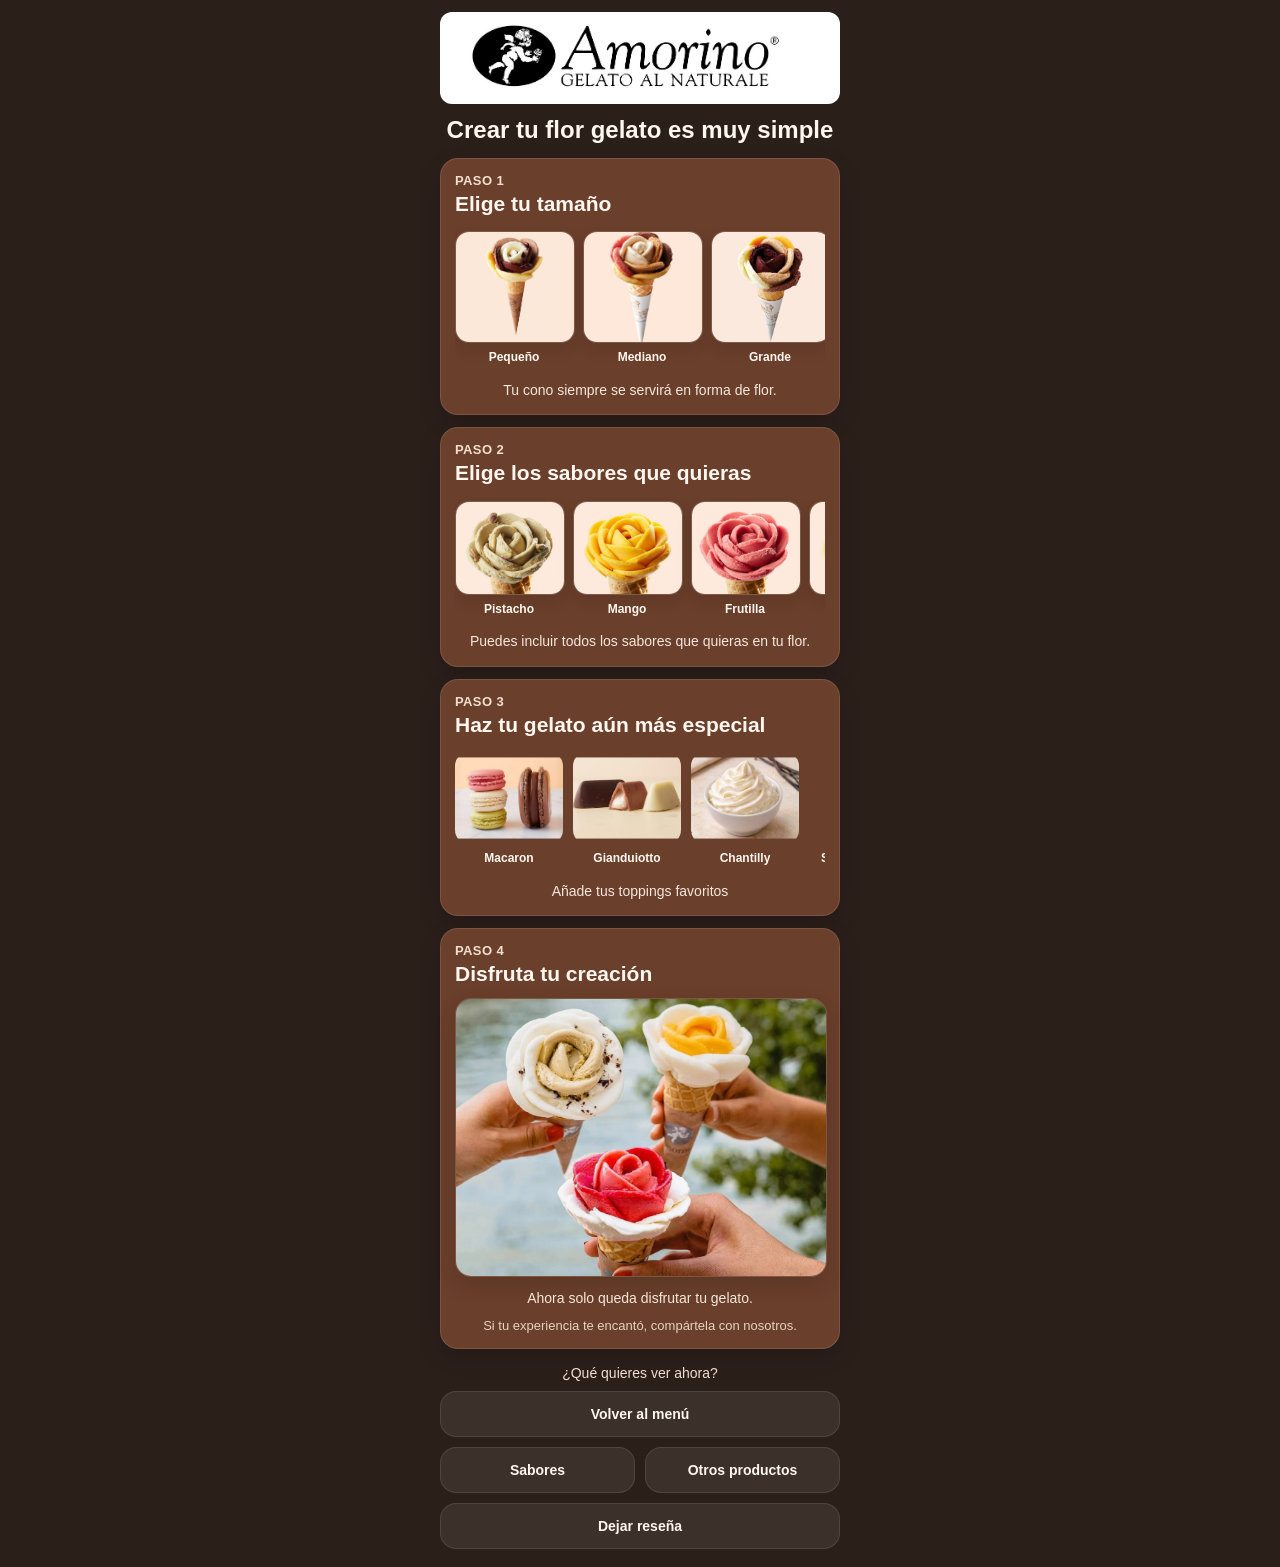
==== como-funciona.html @ f10cf83a "carrusel pulido" ====
<!DOCTYPE html>
<html lang="es">
<head>
  <meta charset="UTF-8">
  <meta name="viewport" content="width=device-width, initial-scale=1.0">
  <title>Cómo funciona | Amorino</title>
  <link rel="stylesheet" href="style.css">
</head>
<body>
  <div class="container">

    <div class="brand-banner">
      <img src="imagenes/banner_amorino.jpg" alt="Amorino Gelato al Naturale">
    </div>

    <h1 class="section-page-title">Crear tu flor gelato es muy simple</h1>

    <section class="step-card">
      <div class="step-number">PASO 1</div>
      <div class="step-title">Elige tu tamaño</div>

      <div class="mini-carousel sizes-carousel">
        <div class="mini-card size-mini-card">
          <div class="mini-image-wrap size-image-wrap">
            <img src="imagenes/tamano_pequeno.jpeg" alt="Pequeño">
          </div>
          <div class="mini-title">Pequeño</div>
        </div>

        <div class="mini-card size-mini-card">
          <div class="mini-image-wrap size-image-wrap">
            <img src="imagenes/tamano_mediano.jpeg" alt="Mediano">
          </div>
          <div class="mini-title">Mediano</div>
        </div>

        <div class="mini-card size-mini-card">
          <div class="mini-image-wrap size-image-wrap">
            <img src="imagenes/tamano_grande.jpeg" alt="Grande">
          </div>
          <div class="mini-title">Grande</div>
        </div>
      </div>

      <div class="step-text step-text-bottom">
        Tu cono siempre se servirá en forma de flor.
      </div>
    </section>

    <section class="step-card">
      <div class="step-number">PASO 2</div>
      <div class="step-title">Elige los sabores que quieras</div>

      <div class="mini-carousel">
  <div class="mini-card">
    <div class="mini-image-wrap">
      <img src="imagenes/pistacho.jpg" alt="Pistacho">
    </div>
    <div class="mini-title">Pistacho</div>
  </div>

  <div class="mini-card">
    <div class="mini-image-wrap">
      <img src="imagenes/mango.jpg" alt="Mango">
    </div>
    <div class="mini-title">Mango</div>
  </div>

  <div class="mini-card">
    <div class="mini-image-wrap">
      <img src="imagenes/frutilla.jpg" alt="Frutilla">
    </div>
    <div class="mini-title">Frutilla</div>
  </div>

  <div class="mini-card">
    <div class="mini-image-wrap">
      <img src="imagenes/maracuja.jpg" alt="Maracuyá">
    </div>
    <div class="mini-title">Maracuyá</div>
  </div>

  <div class="mini-card">
    <div class="mini-image-wrap">
      <img src="imagenes/limon.jpg" alt="Limón">
    </div>
    <div class="mini-title">Limón</div>
  </div>

  <div class="mini-card">
    <div class="mini-image-wrap">
      <img src="imagenes/amarena.jpg" alt="Amarena">
    </div>
    <div class="mini-title">Amarena</div>
  </div>

  <div class="mini-card">
    <div class="mini-image-wrap">
      <img src="imagenes/tiramisu.jpg" alt="Tiramisú">
    </div>
    <div class="mini-title">Tiramisú</div>
  </div>

  <div class="mini-card">
    <div class="mini-image-wrap">
      <img src="imagenes/stracciatella.jpg" alt="Stracciatella">
    </div>
    <div class="mini-title">Stracciatella</div>
  </div>

  <div class="mini-card">
    <div class="mini-image-wrap">
      <img src="imagenes/chocolate.jpg" alt="Chocolate">
    </div>
    <div class="mini-title">Chocolate</div>
  </div>

  <div class="mini-card">
    <div class="mini-image-wrap">
      <img src="imagenes/dulce_de_leche.jpg" alt="Dulce de leche">
    </div>
    <div class="mini-title">Dulce de leche</div>
  </div>

  <div class="mini-card">
    <div class="mini-image-wrap">
      <img src="imagenes/coco.jpg" alt="Coco">
    </div>
    <div class="mini-title">Coco</div>
  </div>

  <div class="mini-card">
    <div class="mini-image-wrap">
      <img src="imagenes/cafe.jpg" alt="Café">
    </div>
    <div class="mini-title">Café</div>
  </div>

  <div class="mini-card">
    <div class="mini-image-wrap">
      <img src="imagenes/menta.jpg" alt="Menta">
    </div>
    <div class="mini-title">Menta</div>
  </div>

  <div class="mini-card">
    <div class="mini-image-wrap">
      <img src="imagenes/vainilla.jpg" alt="Vainilla">
    </div>
    <div class="mini-title">Vainilla</div>
  </div>
</div>

      <div class="step-text step-text-bottom">
        Puedes incluir todos los sabores que quieras en tu flor.
      </div>
    </section>

    <section class="step-card">
      <div class="step-number">PASO 3</div>
      <div class="step-title">Haz tu gelato aún más especial</div>

      <div class="mini-carousel toppings-carousel">
        <div class="mini-card topping-card-mini">
          <div class="mini-image-wrap topping-image-wrap">
            <img src="imagenes/macaron.png" alt="Macaron">
          </div>
          <div class="mini-title">Macaron</div>
        </div>

        <div class="mini-card topping-card-mini">
          <div class="mini-image-wrap topping-image-wrap">
            <img src="imagenes/gianduiotto.png" alt="Gianduiotto">
          </div>
          <div class="mini-title">Gianduiotto</div>
        </div>

        <div class="mini-card topping-card-mini">
          <div class="mini-image-wrap topping-image-wrap">
            <img src="imagenes/nata.png" alt="Chantilly">
          </div>
          <div class="mini-title">Chantilly</div>
        </div>

        <div class="mini-card topping-card-mini">
          <div class="mini-image-wrap topping-image-wrap">
            <img src="imagenes/tpistacho.png" alt="Salsa de pistacho">
          </div>
          <div class="mini-title">Salsa pistacho</div>
        </div>

        <div class="mini-card topping-card-mini">
          <div class="mini-image-wrap topping-image-wrap">
            <img src="imagenes/tgianduja.png" alt="Gianduja">
          </div>
          <div class="mini-title">Gianduja</div>
        </div>

        <div class="mini-card topping-card-mini">
          <div class="mini-image-wrap topping-image-wrap">
            <img src="imagenes/tcaramelo.png" alt="Caramelo">
          </div>
          <div class="mini-title">Caramelo</div>
        </div>

        <div class="mini-card topping-card-mini">
          <div class="mini-image-wrap topping-image-wrap">
            <img src="imagenes/tpreto.png" alt="Chocolate preto">
          </div>
          <div class="mini-title">Chocolate preto</div>
        </div>

        <div class="mini-card topping-card-mini">
          <div class="mini-image-wrap topping-image-wrap">
            <img src="imagenes/crocante.png" alt="Crocante">
          </div>
          <div class="mini-title">Crocante</div>
        </div>
      </div>

      <div class="step-text step-text-bottom">
        Añade tus toppings favoritos
      </div>
    </section>
    <section class="step-card">
  <div class="step-number">PASO 4</div>
  <div class="step-title">Disfruta tu creación</div>

  <div class="step-feature-image">
    <img src="imagenes/helado_final.jpeg" alt="Gelato Amorino con topping especial">
  </div>

  <div class="step-text step-text-bottom">
    Ahora solo queda disfrutar tu gelato.
  </div>

  <div class="step-text step-text-soft">
    Si tu experiencia te encantó, compártela con nosotros.
  </div>
</section>

    <section class="section-nav">
      <div class="section-nav-title">¿Qué quieres ver ahora?</div>

      <div class="section-nav-grid">
        <a class="section-nav-button full" href="index.html">Volver al menú</a>
        <a class="section-nav-button" href="sabores.html">Sabores</a>
        <a class="section-nav-button" href="otros-productos.html">Otros productos</a>
        <a class="section-nav-button full" href="resena.html">Dejar reseña</a>
      </div>
    </section>

  </div>
</body>
</html>
---- style.css ----
body {
  font-family: Arial, sans-serif;
  background: #2b1f1a;
  margin: 0;
  color: white;
}

.container {
  max-width: 400px;
  margin: auto;
  padding: 12px 12px 18px;
}

.brand-banner {
  margin-bottom: 12px;
}

.brand-banner img {
  width: 100%;
  display: block;
  border-radius: 12px;
}

.section-main-title {
  text-align: center;
  margin: 2px 0 14px;
  font-size: 18px;
  font-weight: 700;
  color: #fff7f0;
  letter-spacing: 0.01em;
}

h3 {
  margin: 14px 2px 10px;
  font-size: 14px;
  color: #f3e4d8;
  letter-spacing: 0.02em;
}

/* GRID */
.grid {
  display: grid;
  grid-template-columns: repeat(2, 1fr);
  gap: 10px;
}

/* TARJETA */
.card {
  perspective: 1200px;
  height: 172px;
}

.card-inner {
  position: relative;
  width: 100%;
  height: 100%;
  transition: transform 0.65s ease;
  transform-style: preserve-3d;
  cursor: pointer;
}

.card.flip .card-inner {
  transform: rotateY(180deg);
}

/* CARAS */
.card-front,
.card-back {
  position: absolute;
  inset: 0;
  width: 100%;
  height: 100%;
  background: #6a3f2b;
  border-radius: 16px;
  border: 1px solid rgba(255, 247, 240, 0.10);
  backface-visibility: hidden;
  -webkit-backface-visibility: hidden;
  box-sizing: border-box;
  overflow: hidden;
  box-shadow: 0 8px 22px rgba(0, 0, 0, 0.18);
}

/* FRENTE */
.card-front {
  display: flex;
  flex-direction: column;
  padding: 6px;
}

.image-wrap {
  width: 100%;
  height: 132px;
  border-radius: 12px;
  overflow: hidden;
  background: rgba(255, 255, 255, 0.04);
}

.card-front img {
  width: 100%;
  height: 146px;
  object-fit: cover;
  object-position: center top;
  display: block;
  border-radius: 12px;
  transform: translateY(-4px);
}

.front-bottom {
  display: flex;
  align-items: center;
  justify-content: center;
  position: relative;
  min-height: 26px;
  padding-top: 4px;
}

.front-title {
  font-size: 14px;
  font-weight: 700;
  line-height: 1.05;
  text-align: center;
  color: #fff7f0;
}

/* icono de giro muy sutil */
.flip-hint {
  position: absolute;
  right: 1px;
  bottom: 1px;
  font-size: 10px;
  line-height: 1;
  color: rgba(255, 247, 240, 0.24);
  opacity: 0.4;
  user-select: none;
}

/* ATRÁS */
.card-back {
  transform: rotateY(180deg);
  display: flex;
  flex-direction: column;
  padding: 9px;
  color: #fff7f0;
}

.back-top {
  display: flex;
  align-items: flex-start;
  justify-content: space-between;
  gap: 6px;
  margin-bottom: 6px;
}

.card-back h4 {
  margin: 0;
  font-size: 13px;
  line-height: 1.12;
  text-align: left;
  color: #fff7f0;
}

.back-flip {
  font-size: 10px;
  opacity: 0.24;
  line-height: 1;
  user-select: none;
  flex-shrink: 0;
  margin-top: 1px;
}

.card-back p {
  font-size: 9px;
  line-height: 1.3;
  margin: 0 0 7px;
  color: #f6e7dd;
  text-align: left;
  min-height: 36px;
}

/* ALÉRGENOS */
.allergen-section {
  margin-top: auto;
}

.allergen-title {
  font-size: 8px;
  letter-spacing: 0.05em;
  text-transform: uppercase;
  opacity: 0.7;
  margin-bottom: 4px;
  text-align: left;
}

.allergen-list {
  display: flex;
  flex-wrap: wrap;
  gap: 4px;
}

.allergen-chip {
  display: inline-flex;
  align-items: center;
  gap: 4px;
  background: rgba(255, 247, 240, 0.08);
  border: 1px solid rgba(255, 247, 240, 0.10);
  border-radius: 999px;
  padding: 2px 5px;
  font-size: 8px;
  color: #fff7f0;
  white-space: nowrap;
}

.allergen-icon {
  font-size: 9px;
}

.no-allergens {
  font-size: 9px;
  opacity: 0.8;
  text-align: left;
  margin-top: auto;
  color: #f6e7dd;
}

/* =========================
   HOME
========================= */

.home-page {
  padding-top: 10px;
}

.hero {
  margin-top: 8px;
  text-align: center;
  padding: 4px 2px 2px;
}

.hero-title {
  margin: 0 auto 14px;
  max-width: 92%;
  font-size: 27px;
  line-height: 1.08;
  font-weight: 800;
  letter-spacing: -0.02em;
  color: #fff7f0;
  text-wrap: balance;
}

.hero-image {
  width: 100%;
  border-radius: 22px;
  overflow: hidden;
  border: 1px solid rgba(255, 247, 240, 0.12);
  background: rgba(255, 255, 255, 0.04);
  box-shadow:
    0 14px 34px rgba(0, 0, 0, 0.18),
    0 2px 10px rgba(0, 0, 0, 0.08);
}

.hero-image img {
  width: 100%;
  display: block;
  object-fit: cover;
  transform: scale(1.01);
}

.hero-subtitle {
  margin: 14px auto 10px;
  max-width: 88%;
  font-size: 15px;
  font-weight: 600;
  color: #f3dfcf;
  line-height: 1.3;
  text-align: center;
}

..hero-highlight {
  margin: 4px auto 18px;
  padding: 10px 18px;
  width: 100%;
  max-width: 320px;
  box-sizing: border-box;
  border-radius: 14px;
  background: linear-gradient(
    90deg,
    rgba(255, 247, 240, 0.05) 0%,
    rgba(255, 247, 240, 0.14) 50%,
    rgba(255, 247, 240, 0.05) 100%
  );
  border: 1px solid rgba(255, 247, 240, 0.14);
  color: #fff7f0;
  font-size: 14px;
  font-weight: 800;
  letter-spacing: 0.16em;
  text-transform: uppercase;
  text-align: center;
  box-shadow: 0 8px 22px rgba(0, 0, 0, 0.10);
}

.home-actions {
  margin-top: 10px;
}

.home-main-button,
.home-secondary-button,
.home-review-button,
.section-nav-button {
  display: flex;
  align-items: center;
  justify-content: center;
  text-decoration: none;
  border-radius: 16px;
  font-weight: 700;
  transition: transform 0.15s ease, opacity 0.15s ease, box-shadow 0.15s ease;
  box-sizing: border-box;
}

.home-main-button:hover,
.home-secondary-button:hover,
.home-review-button:hover,
.section-nav-button:hover {
  transform: translateY(-1px);
  opacity: 0.96;
}

.home-main-button {
  min-height: 52px;
  background: #6a3f2b;
  color: #fff7f0;
  border: 1px solid rgba(255, 247, 240, 0.12);
  font-size: 17px;
  margin-bottom: 10px;
  box-shadow: 0 8px 20px rgba(0, 0, 0, 0.14);
}

.home-grid-buttons {
  display: grid;
  grid-template-columns: repeat(2, 1fr);
  gap: 10px;
  margin-bottom: 10px;
}

.home-secondary-button {
  min-height: 48px;
  background: rgba(255, 247, 240, 0.08);
  color: #fff7f0;
  border: 1px solid rgba(255, 247, 240, 0.10);
  font-size: 15px;
  text-align: center;
  padding: 0 10px;
}

.home-review-button {
  min-height: 48px;
  background: #fff7f0;
  color: #2b1f1a;
  border: none;
  font-size: 15px;
  box-shadow: 0 8px 20px rgba(0, 0, 0, 0.12);
}

/* =========================
   COMO FUNCIONA
========================= */

.section-page-title {
  text-align: center;
  margin: 8px 0 14px;
  font-size: 24px;
  line-height: 1.15;
  color: #fff7f0;
}

.step-card {
  background: #6a3f2b;
  border: 1px solid rgba(255, 247, 240, 0.12);
  border-radius: 18px;
  padding: 14px;
  margin-bottom: 12px;
  box-shadow: 0 8px 22px rgba(0, 0, 0, 0.16);
}

.step-number {
  font-size: 13px;
  font-weight: 800;
  color: #f3dfcf;
  margin-bottom: 4px;
  letter-spacing: 0.03em;
}

.step-title {
  font-size: 21px;
  font-weight: 800;
  color: #fff7f0;
  margin-bottom: 12px;
  line-height: 1.12;
}

.step-text {
  font-size: 14px;
  color: #f6e7dd;
  line-height: 1.4;
}

.step-text-bottom {
  margin-top: 12px;
  margin-bottom: 0;
}

.size-cards {
  display: grid;
  grid-template-columns: repeat(3, 1fr);
  gap: 8px;
}

.size-card {
  background: rgba(255, 247, 240, 0.08);
  border: 1px solid rgba(255, 247, 240, 0.10);
  border-radius: 14px;
  padding: 12px 8px;
  text-align: center;
}

.size-card strong {
  display: block;
  font-size: 14px;
  color: #fff7f0;
  margin-bottom: 4px;
}

.size-card span {
  font-size: 11px;
  color: #f3dfcf;
}

.mini-highlight {
  margin-top: 10px;
  margin-bottom: 10px;
  padding: 10px 12px;
  border-radius: 14px;
  background: rgba(255, 247, 240, 0.10);
  border: 1px solid rgba(255, 247, 240, 0.12);
  text-align: center;
  font-size: 18px;
  font-weight: 800;
  color: #fff7f0;
  letter-spacing: 0.03em;
}

.topping-grid {
  display: grid;
  grid-template-columns: repeat(2, 1fr);
  gap: 8px;
}

.topping-card {
  background: rgba(255, 247, 240, 0.08);
  border: 1px solid rgba(255, 247, 240, 0.10);
  border-radius: 14px;
  padding: 10px;
  text-align: center;
  color: #fff7f0;
  font-size: 13px;
  font-weight: 700;
}

.section-nav {
  margin-top: 16px;
}

.section-nav-title {
  text-align: center;
  margin: 0 0 10px;
  font-size: 14px;
  color: #f3dfcf;
}

.section-nav-grid {
  display: grid;
  grid-template-columns: repeat(2, 1fr);
  gap: 10px;
}

.section-nav-button {
  display: flex;
  align-items: center;
  justify-content: center;
  text-decoration: none;
  min-height: 46px;
  border-radius: 16px;
  background: rgba(255, 247, 240, 0.08);
  color: #fff7f0;
  border: 1px solid rgba(255, 247, 240, 0.10);
  font-size: 14px;
  font-weight: 700;
  text-align: center;
  padding: 0 10px;
  transition: transform 0.15s ease, opacity 0.15s ease;
}

.section-nav-button:hover {
  transform: translateY(-1px);
  opacity: 0.96;
}

.section-nav-button.full {
  grid-column: 1 / -1;
}

/* =========================
   MINI CARRUSELES
========================= */

.mini-carousel {
  display: flex;
  gap: 10px;
  overflow-x: auto;
  padding: 4px 2px 4px;
  scroll-snap-type: x proximity;
  -webkit-overflow-scrolling: touch;
}

.mini-carousel::-webkit-scrollbar {
  height: 6px;
}

.mini-carousel::-webkit-scrollbar-thumb {
  background: rgba(255, 247, 240, 0.18);
  border-radius: 999px;
}

.mini-card {
  flex: 0 0 108px;
  scroll-snap-align: start;
}

.mini-image-wrap {
  width: 100%;
  height: 92px;
  border-radius: 14px;
  overflow: hidden;
  background: rgba(255, 247, 240, 0.07);
  border: 1px solid rgba(255, 247, 240, 0.08);
  box-shadow: 0 6px 16px rgba(0, 0, 0, 0.10);
}

.mini-image-wrap img {
  width: 100%;
  height: 100%;
  object-fit: cover;
  object-position: center;
  display: block;
}

.mini-title {
  margin-top: 7px;
  font-size: 12px;
  font-weight: 700;
  text-align: center;
  color: #fff7f0;
  line-height: 1.2;
}

/* tamaños */
.sizes-carousel .mini-card {
  flex-basis: 118px;
}

.size-image-wrap {
  height: 110px;
}

.size-image-wrap img {
  object-fit: cover;
  object-position: center;
}

/* toppings */
.topping-card-mini {
  flex-basis: 108px;
}

.topping-image-wrap {
  height: 92px;
  padding: 0;
  background: transparent;
  border: none;
  box-shadow: none;
  border-radius: 14px;
  overflow: hidden;
}

.topping-image-wrap img {
  width: 100%;
  height: 100%;
  object-fit: contain;
  object-position: center;
  display: block;
  background: transparent;
  transform: scale(1.04);
}

/* =========================
   AJUSTES FINOS COMO FUNCIONA
========================= */

.section-page-title {
  max-width: 100%;
  margin-left: auto;
  margin-right: auto;
}

.step-title {
  text-wrap: balance;
}

.step-text-bottom {
  text-align: center;
  max-width: 92%;
  margin-left: auto;
  margin-right: auto;
}

.step-text-soft {
  text-align: center;
  max-width: 90%;
  margin: 8px auto 0;
  font-size: 13px;
  line-height: 1.35;
  color: #f3dfcf;
  opacity: 0.92;
}

.step-feature-image {
  width: 100%;
  border-radius: 16px;
  overflow: hidden;
  margin-top: 2px;
  background: rgba(255, 247, 240, 0.05);
  border: 1px solid rgba(255, 247, 240, 0.08);
  box-shadow: 0 8px 22px rgba(0, 0, 0, 0.14);
}

.step-feature-image img {
  width: 100%;
  display: block;
  object-fit: cover;
}
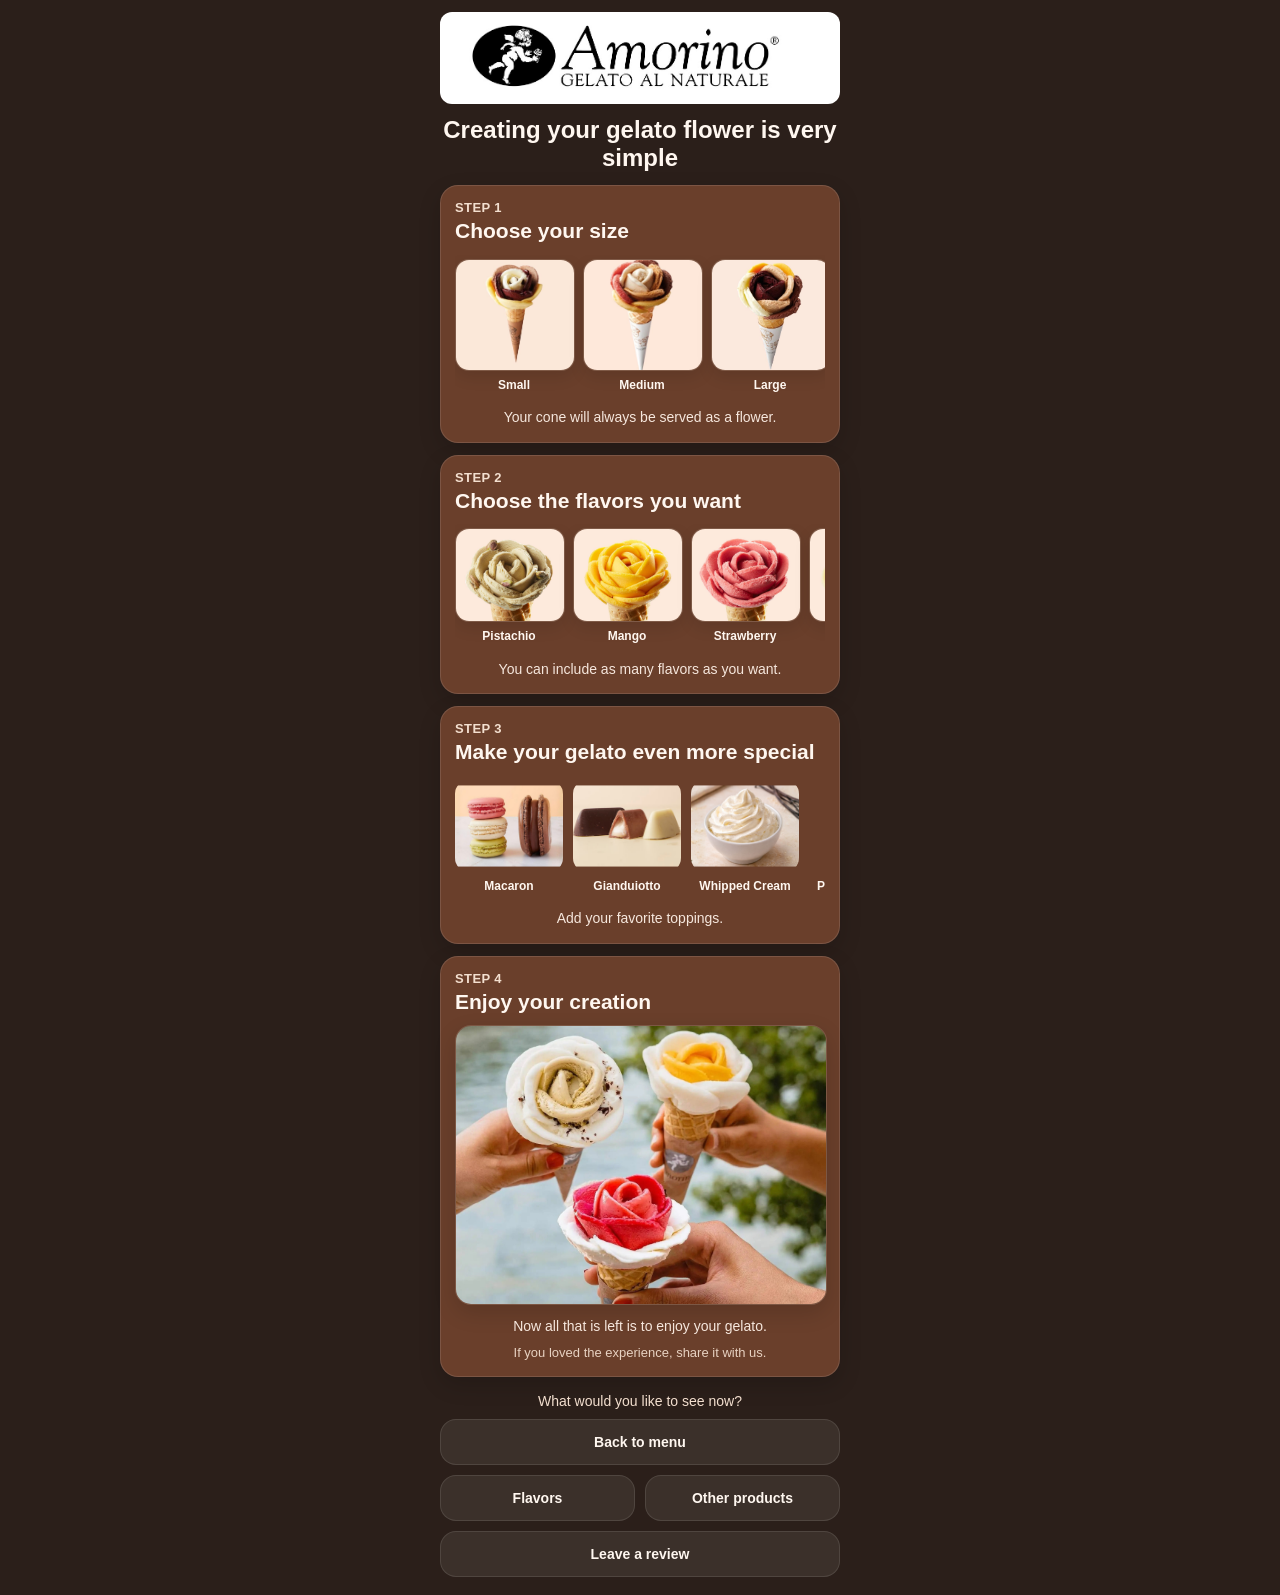
==== commit 8c7fb724: "cambio de idiomas" ====
--- a/como-funciona.html
+++ b/como-funciona.html
@@ -13,243 +13,246 @@
       <img src="imagenes/banner_amorino.jpg" alt="Amorino Gelato al Naturale">
     </div>
 
-    <h1 class="section-page-title">Crear tu flor gelato es muy simple</h1>
-
-    <section class="step-card">
-      <div class="step-number">PASO 1</div>
-      <div class="step-title">Elige tu tamaño</div>
+    <h1 class="section-page-title" data-i18n="howItWorks.pageTitle">Crear tu flor gelato es muy simple</h1>
+
+    <section class="step-card">
+      <div class="step-number" data-i18n="howItWorks.step1Number">PASO 1</div>
+      <div class="step-title" data-i18n="howItWorks.step1Title">Elige tu tamaño</div>
 
       <div class="mini-carousel sizes-carousel">
         <div class="mini-card size-mini-card">
           <div class="mini-image-wrap size-image-wrap">
             <img src="imagenes/tamano_pequeno.jpeg" alt="Pequeño">
           </div>
-          <div class="mini-title">Pequeño</div>
+          <div class="mini-title" data-i18n="howItWorks.sizeSmall">Pequeño</div>
         </div>
 
         <div class="mini-card size-mini-card">
           <div class="mini-image-wrap size-image-wrap">
             <img src="imagenes/tamano_mediano.jpeg" alt="Mediano">
           </div>
-          <div class="mini-title">Mediano</div>
+          <div class="mini-title" data-i18n="howItWorks.sizeMedium">Mediano</div>
         </div>
 
         <div class="mini-card size-mini-card">
           <div class="mini-image-wrap size-image-wrap">
             <img src="imagenes/tamano_grande.jpeg" alt="Grande">
           </div>
-          <div class="mini-title">Grande</div>
-        </div>
-      </div>
-
-      <div class="step-text step-text-bottom">
+          <div class="mini-title" data-i18n="howItWorks.sizeLarge">Grande</div>
+        </div>
+      </div>
+
+      <div class="step-text step-text-bottom" data-i18n="howItWorks.step1Text">
         Tu cono siempre se servirá en forma de flor.
       </div>
     </section>
 
     <section class="step-card">
-      <div class="step-number">PASO 2</div>
-      <div class="step-title">Elige los sabores que quieras</div>
+      <div class="step-number" data-i18n="howItWorks.step2Number">PASO 2</div>
+      <div class="step-title" data-i18n="howItWorks.step2Title">Elige los sabores que quieras</div>
 
       <div class="mini-carousel">
-  <div class="mini-card">
-    <div class="mini-image-wrap">
-      <img src="imagenes/pistacho.jpg" alt="Pistacho">
-    </div>
-    <div class="mini-title">Pistacho</div>
+        <div class="mini-card">
+          <div class="mini-image-wrap">
+            <img src="imagenes/pistacho.jpg" alt="Pistacho">
+          </div>
+          <div class="mini-title" data-i18n="miniFlavors.pistachio">Pistacho</div>
+        </div>
+
+        <div class="mini-card">
+          <div class="mini-image-wrap">
+            <img src="imagenes/mango.jpg" alt="Mango">
+          </div>
+          <div class="mini-title" data-i18n="miniFlavors.mango">Mango</div>
+        </div>
+
+        <div class="mini-card">
+          <div class="mini-image-wrap">
+            <img src="imagenes/frutilla.jpg" alt="Frutilla">
+          </div>
+          <div class="mini-title" data-i18n="miniFlavors.strawberry">Frutilla</div>
+        </div>
+
+        <div class="mini-card">
+          <div class="mini-image-wrap">
+            <img src="imagenes/maracuja.jpg" alt="Maracuyá">
+          </div>
+          <div class="mini-title" data-i18n="miniFlavors.passionfruit">Maracuyá</div>
+        </div>
+
+        <div class="mini-card">
+          <div class="mini-image-wrap">
+            <img src="imagenes/limon.jpg" alt="Limón">
+          </div>
+          <div class="mini-title" data-i18n="miniFlavors.lemon">Limón</div>
+        </div>
+
+        <div class="mini-card">
+          <div class="mini-image-wrap">
+            <img src="imagenes/amarena.jpg" alt="Amarena">
+          </div>
+          <div class="mini-title" data-i18n="miniFlavors.amarena">Amarena</div>
+        </div>
+
+        <div class="mini-card">
+          <div class="mini-image-wrap">
+            <img src="imagenes/tiramisu.jpg" alt="Tiramisú">
+          </div>
+          <div class="mini-title" data-i18n="miniFlavors.tiramisu">Tiramisú</div>
+        </div>
+
+        <div class="mini-card">
+          <div class="mini-image-wrap">
+            <img src="imagenes/stracciatella.jpg" alt="Stracciatella">
+          </div>
+          <div class="mini-title" data-i18n="miniFlavors.stracciatella">Stracciatella</div>
+        </div>
+
+        <div class="mini-card">
+          <div class="mini-image-wrap">
+            <img src="imagenes/chocolate.jpg" alt="Chocolate">
+          </div>
+          <div class="mini-title" data-i18n="miniFlavors.chocolate">Chocolate</div>
+        </div>
+
+        <div class="mini-card">
+          <div class="mini-image-wrap">
+            <img src="imagenes/dulce_de_leche.jpg" alt="Dulce de leche">
+          </div>
+          <div class="mini-title" data-i18n="miniFlavors.dulceDeLeche">Dulce de leche</div>
+        </div>
+
+        <div class="mini-card">
+          <div class="mini-image-wrap">
+            <img src="imagenes/coco.jpg" alt="Coco">
+          </div>
+          <div class="mini-title" data-i18n="miniFlavors.coconut">Coco</div>
+        </div>
+
+        <div class="mini-card">
+          <div class="mini-image-wrap">
+            <img src="imagenes/cafe.jpg" alt="Café">
+          </div>
+          <div class="mini-title" data-i18n="miniFlavors.coffee">Café</div>
+        </div>
+
+        <div class="mini-card">
+          <div class="mini-image-wrap">
+            <img src="imagenes/menta.jpg" alt="Menta">
+          </div>
+          <div class="mini-title" data-i18n="miniFlavors.mint">Menta</div>
+        </div>
+
+        <div class="mini-card">
+          <div class="mini-image-wrap">
+            <img src="imagenes/vainilla.jpg" alt="Vainilla">
+          </div>
+          <div class="mini-title" data-i18n="miniFlavors.vanilla">Vainilla</div>
+        </div>
+      </div>
+
+      <div class="step-text step-text-bottom" data-i18n="howItWorks.step2Text">
+        Puedes incluir todos los sabores que quieras.
+      </div>
+    </section>
+
+    <section class="step-card">
+      <div class="step-number" data-i18n="howItWorks.step3Number">PASO 3</div>
+      <div class="step-title" data-i18n="howItWorks.step3Title">Haz tu gelato aún más especial</div>
+
+      <div class="mini-carousel toppings-carousel">
+        <div class="mini-card topping-card-mini">
+          <div class="mini-image-wrap topping-image-wrap">
+            <img src="imagenes/macaron.png" alt="Macaron">
+          </div>
+          <div class="mini-title" data-i18n="toppings.macaron">Macaron</div>
+        </div>
+
+        <div class="mini-card topping-card-mini">
+          <div class="mini-image-wrap topping-image-wrap">
+            <img src="imagenes/gianduiotto.png" alt="Gianduiotto">
+          </div>
+          <div class="mini-title" data-i18n="toppings.gianduiotto">Gianduiotto</div>
+        </div>
+
+        <div class="mini-card topping-card-mini">
+          <div class="mini-image-wrap topping-image-wrap">
+            <img src="imagenes/nata.png" alt="Chantilly">
+          </div>
+          <div class="mini-title" data-i18n="toppings.chantilly">Chantilly</div>
+        </div>
+
+        <div class="mini-card topping-card-mini">
+          <div class="mini-image-wrap topping-image-wrap">
+            <img src="imagenes/tpistacho.png" alt="Salsa de pistacho">
+          </div>
+          <div class="mini-title" data-i18n="toppings.pistachioSauce">Salsa pistacho</div>
+        </div>
+
+        <div class="mini-card topping-card-mini">
+          <div class="mini-image-wrap topping-image-wrap">
+            <img src="imagenes/tgianduja.png" alt="Gianduja">
+          </div>
+          <div class="mini-title" data-i18n="toppings.gianduja">Gianduja</div>
+        </div>
+
+        <div class="mini-card topping-card-mini">
+          <div class="mini-image-wrap topping-image-wrap">
+            <img src="imagenes/tcaramelo.png" alt="Caramelo">
+          </div>
+          <div class="mini-title" data-i18n="toppings.caramel">Caramelo</div>
+        </div>
+
+        <div class="mini-card topping-card-mini">
+          <div class="mini-image-wrap topping-image-wrap">
+            <img src="imagenes/tpreto.png" alt="Chocolate preto">
+          </div>
+          <div class="mini-title" data-i18n="toppings.darkChocolate">Chocolate negro</div>
+        </div>
+
+        <div class="mini-card topping-card-mini">
+          <div class="mini-image-wrap topping-image-wrap">
+            <img src="imagenes/crocante.png" alt="Crocante">
+          </div>
+          <div class="mini-title" data-i18n="toppings.crunchy">Crocante</div>
+        </div>
+      </div>
+
+      <div class="step-text step-text-bottom" data-i18n="howItWorks.step3Text">
+        Añade tus toppings favoritos.
+      </div>
+    </section>
+
+    <section class="step-card">
+      <div class="step-number" data-i18n="howItWorks.step4Number">PASO 4</div>
+      <div class="step-title" data-i18n="howItWorks.step4Title">Disfruta tu creación</div>
+
+      <div class="step-feature-image">
+        <img src="imagenes/helado_final.jpg" alt="Gelato Amorino con topping especial">
+      </div>
+
+      <div class="step-text step-text-bottom" data-i18n="howItWorks.step4TextMain">
+        Ahora solo queda disfrutar tu gelato.
+      </div>
+
+      <div class="step-text step-text-soft" data-i18n="howItWorks.step4TextSoft">
+        Si tu experiencia te encantó, compártela con nosotros.
+      </div>
+    </section>
+
+    <section class="section-nav">
+      <div class="section-nav-title" data-i18n="howItWorks.navTitle">¿Qué quieres ver ahora?</div>
+
+      <div class="section-nav-grid">
+        <a class="section-nav-button full" href="index.html" data-i18n="howItWorks.backToMenu">Volver al menú</a>
+        <a class="section-nav-button" href="sabores.html" data-i18n="howItWorks.flavors">Sabores</a>
+        <a class="section-nav-button" href="otros-productos.html" data-i18n="howItWorks.otherProducts">Otros productos</a>
+        <a class="section-nav-button full" href="resena.html" data-i18n="howItWorks.review">Dejar reseña</a>
+      </div>
+    </section>
+
   </div>
 
-  <div class="mini-card">
-    <div class="mini-image-wrap">
-      <img src="imagenes/mango.jpg" alt="Mango">
-    </div>
-    <div class="mini-title">Mango</div>
-  </div>
-
-  <div class="mini-card">
-    <div class="mini-image-wrap">
-      <img src="imagenes/frutilla.jpg" alt="Frutilla">
-    </div>
-    <div class="mini-title">Frutilla</div>
-  </div>
-
-  <div class="mini-card">
-    <div class="mini-image-wrap">
-      <img src="imagenes/maracuja.jpg" alt="Maracuyá">
-    </div>
-    <div class="mini-title">Maracuyá</div>
-  </div>
-
-  <div class="mini-card">
-    <div class="mini-image-wrap">
-      <img src="imagenes/limon.jpg" alt="Limón">
-    </div>
-    <div class="mini-title">Limón</div>
-  </div>
-
-  <div class="mini-card">
-    <div class="mini-image-wrap">
-      <img src="imagenes/amarena.jpg" alt="Amarena">
-    </div>
-    <div class="mini-title">Amarena</div>
-  </div>
-
-  <div class="mini-card">
-    <div class="mini-image-wrap">
-      <img src="imagenes/tiramisu.jpg" alt="Tiramisú">
-    </div>
-    <div class="mini-title">Tiramisú</div>
-  </div>
-
-  <div class="mini-card">
-    <div class="mini-image-wrap">
-      <img src="imagenes/stracciatella.jpg" alt="Stracciatella">
-    </div>
-    <div class="mini-title">Stracciatella</div>
-  </div>
-
-  <div class="mini-card">
-    <div class="mini-image-wrap">
-      <img src="imagenes/chocolate.jpg" alt="Chocolate">
-    </div>
-    <div class="mini-title">Chocolate</div>
-  </div>
-
-  <div class="mini-card">
-    <div class="mini-image-wrap">
-      <img src="imagenes/dulce_de_leche.jpg" alt="Dulce de leche">
-    </div>
-    <div class="mini-title">Dulce de leche</div>
-  </div>
-
-  <div class="mini-card">
-    <div class="mini-image-wrap">
-      <img src="imagenes/coco.jpg" alt="Coco">
-    </div>
-    <div class="mini-title">Coco</div>
-  </div>
-
-  <div class="mini-card">
-    <div class="mini-image-wrap">
-      <img src="imagenes/cafe.jpg" alt="Café">
-    </div>
-    <div class="mini-title">Café</div>
-  </div>
-
-  <div class="mini-card">
-    <div class="mini-image-wrap">
-      <img src="imagenes/menta.jpg" alt="Menta">
-    </div>
-    <div class="mini-title">Menta</div>
-  </div>
-
-  <div class="mini-card">
-    <div class="mini-image-wrap">
-      <img src="imagenes/vainilla.jpg" alt="Vainilla">
-    </div>
-    <div class="mini-title">Vainilla</div>
-  </div>
-</div>
-
-      <div class="step-text step-text-bottom">
-        Puedes incluir todos los sabores que quieras en tu flor.
-      </div>
-    </section>
-
-    <section class="step-card">
-      <div class="step-number">PASO 3</div>
-      <div class="step-title">Haz tu gelato aún más especial</div>
-
-      <div class="mini-carousel toppings-carousel">
-        <div class="mini-card topping-card-mini">
-          <div class="mini-image-wrap topping-image-wrap">
-            <img src="imagenes/macaron.png" alt="Macaron">
-          </div>
-          <div class="mini-title">Macaron</div>
-        </div>
-
-        <div class="mini-card topping-card-mini">
-          <div class="mini-image-wrap topping-image-wrap">
-            <img src="imagenes/gianduiotto.png" alt="Gianduiotto">
-          </div>
-          <div class="mini-title">Gianduiotto</div>
-        </div>
-
-        <div class="mini-card topping-card-mini">
-          <div class="mini-image-wrap topping-image-wrap">
-            <img src="imagenes/nata.png" alt="Chantilly">
-          </div>
-          <div class="mini-title">Chantilly</div>
-        </div>
-
-        <div class="mini-card topping-card-mini">
-          <div class="mini-image-wrap topping-image-wrap">
-            <img src="imagenes/tpistacho.png" alt="Salsa de pistacho">
-          </div>
-          <div class="mini-title">Salsa pistacho</div>
-        </div>
-
-        <div class="mini-card topping-card-mini">
-          <div class="mini-image-wrap topping-image-wrap">
-            <img src="imagenes/tgianduja.png" alt="Gianduja">
-          </div>
-          <div class="mini-title">Gianduja</div>
-        </div>
-
-        <div class="mini-card topping-card-mini">
-          <div class="mini-image-wrap topping-image-wrap">
-            <img src="imagenes/tcaramelo.png" alt="Caramelo">
-          </div>
-          <div class="mini-title">Caramelo</div>
-        </div>
-
-        <div class="mini-card topping-card-mini">
-          <div class="mini-image-wrap topping-image-wrap">
-            <img src="imagenes/tpreto.png" alt="Chocolate preto">
-          </div>
-          <div class="mini-title">Chocolate preto</div>
-        </div>
-
-        <div class="mini-card topping-card-mini">
-          <div class="mini-image-wrap topping-image-wrap">
-            <img src="imagenes/crocante.png" alt="Crocante">
-          </div>
-          <div class="mini-title">Crocante</div>
-        </div>
-      </div>
-
-      <div class="step-text step-text-bottom">
-        Añade tus toppings favoritos
-      </div>
-    </section>
-    <section class="step-card">
-  <div class="step-number">PASO 4</div>
-  <div class="step-title">Disfruta tu creación</div>
-
-  <div class="step-feature-image">
-    <img src="imagenes/helado_final.jpeg" alt="Gelato Amorino con topping especial">
-  </div>
-
-  <div class="step-text step-text-bottom">
-    Ahora solo queda disfrutar tu gelato.
-  </div>
-
-  <div class="step-text step-text-soft">
-    Si tu experiencia te encantó, compártela con nosotros.
-  </div>
-</section>
-
-    <section class="section-nav">
-      <div class="section-nav-title">¿Qué quieres ver ahora?</div>
-
-      <div class="section-nav-grid">
-        <a class="section-nav-button full" href="index.html">Volver al menú</a>
-        <a class="section-nav-button" href="sabores.html">Sabores</a>
-        <a class="section-nav-button" href="otros-productos.html">Otros productos</a>
-        <a class="section-nav-button full" href="resena.html">Dejar reseña</a>
-      </div>
-    </section>
-
-  </div>
+  <script src="script.js"></script>
 </body>
 </html>
--- a/style.css
+++ b/style.css
@@ -23,31 +23,33 @@
 
 .section-main-title {
   text-align: center;
-  margin: 2px 0 14px;
-  font-size: 18px;
-  font-weight: 700;
-  color: #fff7f0;
-  letter-spacing: 0.01em;
+  margin: 4px 0 16px;
+  font-size: 22px;
+  font-weight: 800;
+  color: #fff7f0;
+  letter-spacing: -0.01em;
+  line-height: 1.1;
 }
 
 h3 {
-  margin: 14px 2px 10px;
-  font-size: 14px;
-  color: #f3e4d8;
-  letter-spacing: 0.02em;
+  margin: 16px 2px 10px;
+  font-size: 13px;
+  color: #f3dfcf;
+  letter-spacing: 0.12em;
+  text-transform: uppercase;
 }
 
 /* GRID */
 .grid {
   display: grid;
   grid-template-columns: repeat(2, 1fr);
-  gap: 10px;
+  gap: 12px 10px;
 }
 
 /* TARJETA */
 .card {
   perspective: 1200px;
-  height: 172px;
+  height: 178px;
 }
 
 .card-inner {
@@ -70,14 +72,20 @@
   inset: 0;
   width: 100%;
   height: 100%;
-  background: #6a3f2b;
-  border-radius: 16px;
+  background: linear-gradient(
+    180deg,
+    rgba(111, 68, 47, 0.98) 0%,
+    rgba(99, 58, 39, 0.98) 100%
+  );
+  border-radius: 17px;
   border: 1px solid rgba(255, 247, 240, 0.10);
   backface-visibility: hidden;
   -webkit-backface-visibility: hidden;
   box-sizing: border-box;
   overflow: hidden;
-  box-shadow: 0 8px 22px rgba(0, 0, 0, 0.18);
+  box-shadow:
+    0 12px 28px rgba(0, 0, 0, 0.18),
+    inset 0 1px 0 rgba(255, 247, 240, 0.04);
 }
 
 /* FRENTE */
@@ -89,20 +97,20 @@
 
 .image-wrap {
   width: 100%;
-  height: 132px;
-  border-radius: 12px;
+  height: 136px;
+  border-radius: 13px;
   overflow: hidden;
   background: rgba(255, 255, 255, 0.04);
 }
 
 .card-front img {
   width: 100%;
-  height: 146px;
+  height: 150px;
   object-fit: cover;
   object-position: center top;
   display: block;
-  border-radius: 12px;
-  transform: translateY(-4px);
+  border-radius: 13px;
+  transform: translateY(-3px) scale(1.01);
 }
 
 .front-bottom {
@@ -110,16 +118,17 @@
   align-items: center;
   justify-content: center;
   position: relative;
-  min-height: 26px;
-  padding-top: 4px;
+  min-height: 28px;
+  padding-top: 5px;
 }
 
 .front-title {
   font-size: 14px;
-  font-weight: 700;
-  line-height: 1.05;
-  text-align: center;
-  color: #fff7f0;
+  font-weight: 800;
+  line-height: 1.08;
+  text-align: center;
+  color: #fff7f0;
+  letter-spacing: -0.01em;
 }
 
 /* icono de giro muy sutil */
@@ -139,7 +148,7 @@
   transform: rotateY(180deg);
   display: flex;
   flex-direction: column;
-  padding: 9px;
+  padding: 10px;
   color: #fff7f0;
 }
 
@@ -154,7 +163,8 @@
 .card-back h4 {
   margin: 0;
   font-size: 13px;
-  line-height: 1.12;
+  font-weight: 800;
+  line-height: 1.15;
   text-align: left;
   color: #fff7f0;
 }
@@ -169,12 +179,12 @@
 }
 
 .card-back p {
-  font-size: 9px;
-  line-height: 1.3;
-  margin: 0 0 7px;
+  font-size: 10px;
+  line-height: 1.38;
+  margin: 0 0 8px;
   color: #f6e7dd;
   text-align: left;
-  min-height: 36px;
+  min-height: 40px;
 }
 
 /* ALÉRGENOS */
@@ -184,10 +194,10 @@
 
 .allergen-title {
   font-size: 8px;
-  letter-spacing: 0.05em;
+  letter-spacing: 0.10em;
   text-transform: uppercase;
-  opacity: 0.7;
-  margin-bottom: 4px;
+  opacity: 0.68;
+  margin-bottom: 5px;
   text-align: left;
 }
 
@@ -201,10 +211,10 @@
   display: inline-flex;
   align-items: center;
   gap: 4px;
-  background: rgba(255, 247, 240, 0.08);
+  background: rgba(255, 247, 240, 0.07);
   border: 1px solid rgba(255, 247, 240, 0.10);
   border-radius: 999px;
-  padding: 2px 5px;
+  padding: 2px 6px;
   font-size: 8px;
   color: #fff7f0;
   white-space: nowrap;
@@ -275,7 +285,7 @@
   text-align: center;
 }
 
-..hero-highlight {
+.hero-highlight {
   margin: 4px auto 18px;
   padding: 10px 18px;
   width: 100%;
@@ -299,7 +309,7 @@
 }
 
 .home-actions {
-  margin-top: 10px;
+  margin-top: 12px;
 }
 
 .home-main-button,
@@ -310,9 +320,9 @@
   align-items: center;
   justify-content: center;
   text-decoration: none;
-  border-radius: 16px;
+  border-radius: 18px;
   font-weight: 700;
-  transition: transform 0.15s ease, opacity 0.15s ease, box-shadow 0.15s ease;
+  transition: transform 0.18s ease, opacity 0.18s ease, box-shadow 0.18s ease, border-color 0.18s ease;
   box-sizing: border-box;
 }
 
@@ -321,17 +331,24 @@
 .home-review-button:hover,
 .section-nav-button:hover {
   transform: translateY(-1px);
-  opacity: 0.96;
+  opacity: 0.98;
 }
 
 .home-main-button {
-  min-height: 52px;
-  background: #6a3f2b;
-  color: #fff7f0;
-  border: 1px solid rgba(255, 247, 240, 0.12);
+  min-height: 54px;
+  background: linear-gradient(
+    180deg,
+    rgba(122, 77, 56, 0.98) 0%,
+    rgba(106, 63, 43, 0.98) 100%
+  );
+  color: #fff7f0;
+  border: 1px solid rgba(255, 247, 240, 0.14);
   font-size: 17px;
+  letter-spacing: 0.01em;
   margin-bottom: 10px;
-  box-shadow: 0 8px 20px rgba(0, 0, 0, 0.14);
+  box-shadow:
+    0 12px 26px rgba(0, 0, 0, 0.16),
+    inset 0 1px 0 rgba(255, 247, 240, 0.05);
 }
 
 .home-grid-buttons {
@@ -342,22 +359,43 @@
 }
 
 .home-secondary-button {
-  min-height: 48px;
-  background: rgba(255, 247, 240, 0.08);
-  color: #fff7f0;
-  border: 1px solid rgba(255, 247, 240, 0.10);
+  min-height: 50px;
+  background: rgba(255, 247, 240, 0.06);
+  color: #fff7f0;
+  border: 1px solid rgba(255, 247, 240, 0.11);
   font-size: 15px;
   text-align: center;
   padding: 0 10px;
+  box-shadow: 0 8px 18px rgba(0, 0, 0, 0.08);
+  backdrop-filter: blur(2px);
 }
 
 .home-review-button {
-  min-height: 48px;
-  background: #fff7f0;
+  min-height: 50px;
+  background: linear-gradient(
+    180deg,
+    rgba(255, 247, 240, 0.98) 0%,
+    rgba(243, 223, 207, 0.98) 100%
+  );
   color: #2b1f1a;
-  border: none;
+  border: 1px solid rgba(255, 247, 240, 0.22);
   font-size: 15px;
-  box-shadow: 0 8px 20px rgba(0, 0, 0, 0.12);
+  box-shadow:
+    0 10px 22px rgba(0, 0, 0, 0.14),
+    inset 0 1px 0 rgba(255, 255, 255, 0.35);
+}
+
+.home-main-button:active,
+.home-secondary-button:active,
+.home-review-button:active {
+  transform: translateY(0);
+}
+
+.home-main-button:focus-visible,
+.home-secondary-button:focus-visible,
+.home-review-button:focus-visible {
+  outline: none;
+  border-color: rgba(255, 247, 240, 0.28);
 }
 
 /* =========================
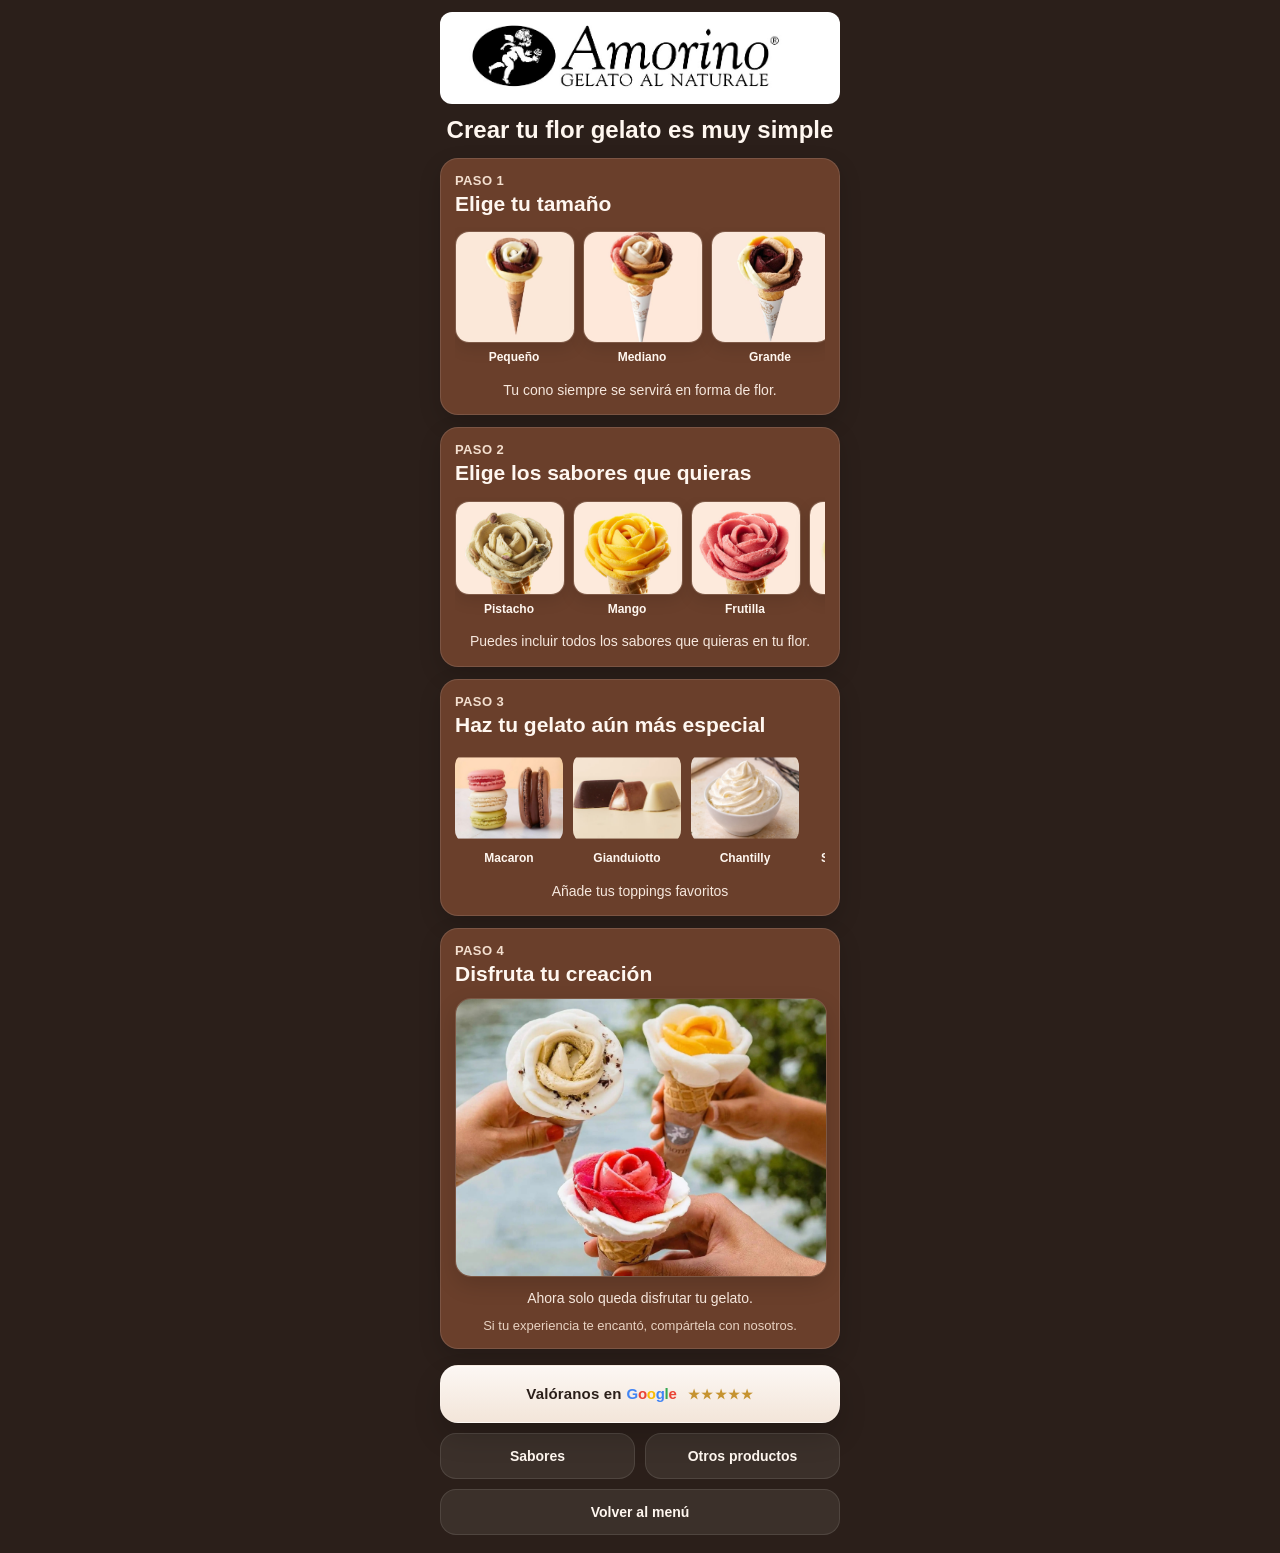
==== commit 628d6a3f: "ultimos ajustes" ====
--- a/como-funciona.html
+++ b/como-funciona.html
@@ -13,246 +13,250 @@
       <img src="imagenes/banner_amorino.jpg" alt="Amorino Gelato al Naturale">
     </div>
 
-    <h1 class="section-page-title" data-i18n="howItWorks.pageTitle">Crear tu flor gelato es muy simple</h1>
-
-    <section class="step-card">
-      <div class="step-number" data-i18n="howItWorks.step1Number">PASO 1</div>
-      <div class="step-title" data-i18n="howItWorks.step1Title">Elige tu tamaño</div>
+    <h1 class="section-page-title">Crear tu flor gelato es muy simple</h1>
+
+    <section class="step-card">
+      <div class="step-number">PASO 1</div>
+      <div class="step-title">Elige tu tamaño</div>
 
       <div class="mini-carousel sizes-carousel">
         <div class="mini-card size-mini-card">
           <div class="mini-image-wrap size-image-wrap">
             <img src="imagenes/tamano_pequeno.jpeg" alt="Pequeño">
           </div>
-          <div class="mini-title" data-i18n="howItWorks.sizeSmall">Pequeño</div>
+          <div class="mini-title">Pequeño</div>
         </div>
 
         <div class="mini-card size-mini-card">
           <div class="mini-image-wrap size-image-wrap">
             <img src="imagenes/tamano_mediano.jpeg" alt="Mediano">
           </div>
-          <div class="mini-title" data-i18n="howItWorks.sizeMedium">Mediano</div>
+          <div class="mini-title">Mediano</div>
         </div>
 
         <div class="mini-card size-mini-card">
           <div class="mini-image-wrap size-image-wrap">
             <img src="imagenes/tamano_grande.jpeg" alt="Grande">
           </div>
-          <div class="mini-title" data-i18n="howItWorks.sizeLarge">Grande</div>
-        </div>
-      </div>
-
-      <div class="step-text step-text-bottom" data-i18n="howItWorks.step1Text">
+          <div class="mini-title">Grande</div>
+        </div>
+      </div>
+
+      <div class="step-text step-text-bottom">
         Tu cono siempre se servirá en forma de flor.
       </div>
     </section>
 
     <section class="step-card">
-      <div class="step-number" data-i18n="howItWorks.step2Number">PASO 2</div>
-      <div class="step-title" data-i18n="howItWorks.step2Title">Elige los sabores que quieras</div>
+      <div class="step-number">PASO 2</div>
+      <div class="step-title">Elige los sabores que quieras</div>
 
       <div class="mini-carousel">
-        <div class="mini-card">
-          <div class="mini-image-wrap">
-            <img src="imagenes/pistacho.jpg" alt="Pistacho">
-          </div>
-          <div class="mini-title" data-i18n="miniFlavors.pistachio">Pistacho</div>
-        </div>
-
-        <div class="mini-card">
-          <div class="mini-image-wrap">
-            <img src="imagenes/mango.jpg" alt="Mango">
-          </div>
-          <div class="mini-title" data-i18n="miniFlavors.mango">Mango</div>
-        </div>
-
-        <div class="mini-card">
-          <div class="mini-image-wrap">
-            <img src="imagenes/frutilla.jpg" alt="Frutilla">
-          </div>
-          <div class="mini-title" data-i18n="miniFlavors.strawberry">Frutilla</div>
-        </div>
-
-        <div class="mini-card">
-          <div class="mini-image-wrap">
-            <img src="imagenes/maracuja.jpg" alt="Maracuyá">
-          </div>
-          <div class="mini-title" data-i18n="miniFlavors.passionfruit">Maracuyá</div>
-        </div>
-
-        <div class="mini-card">
-          <div class="mini-image-wrap">
-            <img src="imagenes/limon.jpg" alt="Limón">
-          </div>
-          <div class="mini-title" data-i18n="miniFlavors.lemon">Limón</div>
-        </div>
-
-        <div class="mini-card">
-          <div class="mini-image-wrap">
-            <img src="imagenes/amarena.jpg" alt="Amarena">
-          </div>
-          <div class="mini-title" data-i18n="miniFlavors.amarena">Amarena</div>
-        </div>
-
-        <div class="mini-card">
-          <div class="mini-image-wrap">
-            <img src="imagenes/tiramisu.jpg" alt="Tiramisú">
-          </div>
-          <div class="mini-title" data-i18n="miniFlavors.tiramisu">Tiramisú</div>
-        </div>
-
-        <div class="mini-card">
-          <div class="mini-image-wrap">
-            <img src="imagenes/stracciatella.jpg" alt="Stracciatella">
-          </div>
-          <div class="mini-title" data-i18n="miniFlavors.stracciatella">Stracciatella</div>
-        </div>
-
-        <div class="mini-card">
-          <div class="mini-image-wrap">
-            <img src="imagenes/chocolate.jpg" alt="Chocolate">
-          </div>
-          <div class="mini-title" data-i18n="miniFlavors.chocolate">Chocolate</div>
-        </div>
-
-        <div class="mini-card">
-          <div class="mini-image-wrap">
-            <img src="imagenes/dulce_de_leche.jpg" alt="Dulce de leche">
-          </div>
-          <div class="mini-title" data-i18n="miniFlavors.dulceDeLeche">Dulce de leche</div>
-        </div>
-
-        <div class="mini-card">
-          <div class="mini-image-wrap">
-            <img src="imagenes/coco.jpg" alt="Coco">
-          </div>
-          <div class="mini-title" data-i18n="miniFlavors.coconut">Coco</div>
-        </div>
-
-        <div class="mini-card">
-          <div class="mini-image-wrap">
-            <img src="imagenes/cafe.jpg" alt="Café">
-          </div>
-          <div class="mini-title" data-i18n="miniFlavors.coffee">Café</div>
-        </div>
-
-        <div class="mini-card">
-          <div class="mini-image-wrap">
-            <img src="imagenes/menta.jpg" alt="Menta">
-          </div>
-          <div class="mini-title" data-i18n="miniFlavors.mint">Menta</div>
-        </div>
-
-        <div class="mini-card">
-          <div class="mini-image-wrap">
-            <img src="imagenes/vainilla.jpg" alt="Vainilla">
-          </div>
-          <div class="mini-title" data-i18n="miniFlavors.vanilla">Vainilla</div>
-        </div>
-      </div>
-
-      <div class="step-text step-text-bottom" data-i18n="howItWorks.step2Text">
-        Puedes incluir todos los sabores que quieras.
+  <div class="mini-card">
+    <div class="mini-image-wrap">
+      <img src="imagenes/pistacho.jpg" alt="Pistacho">
+    </div>
+    <div class="mini-title">Pistacho</div>
+  </div>
+
+  <div class="mini-card">
+    <div class="mini-image-wrap">
+      <img src="imagenes/mango.jpg" alt="Mango">
+    </div>
+    <div class="mini-title">Mango</div>
+  </div>
+
+  <div class="mini-card">
+    <div class="mini-image-wrap">
+      <img src="imagenes/frutilla.jpg" alt="Frutilla">
+    </div>
+    <div class="mini-title">Frutilla</div>
+  </div>
+
+  <div class="mini-card">
+    <div class="mini-image-wrap">
+      <img src="imagenes/maracuja.jpg" alt="Maracuyá">
+    </div>
+    <div class="mini-title">Maracuyá</div>
+  </div>
+
+  <div class="mini-card">
+    <div class="mini-image-wrap">
+      <img src="imagenes/limon.jpg" alt="Limón">
+    </div>
+    <div class="mini-title">Limón</div>
+  </div>
+
+  <div class="mini-card">
+    <div class="mini-image-wrap">
+      <img src="imagenes/amarena.jpg" alt="Amarena">
+    </div>
+    <div class="mini-title">Amarena</div>
+  </div>
+
+  <div class="mini-card">
+    <div class="mini-image-wrap">
+      <img src="imagenes/tiramisu.jpg" alt="Tiramisú">
+    </div>
+    <div class="mini-title">Tiramisú</div>
+  </div>
+
+  <div class="mini-card">
+    <div class="mini-image-wrap">
+      <img src="imagenes/stracciatella.jpg" alt="Stracciatella">
+    </div>
+    <div class="mini-title">Stracciatella</div>
+  </div>
+
+  <div class="mini-card">
+    <div class="mini-image-wrap">
+      <img src="imagenes/chocolate.jpg" alt="Chocolate">
+    </div>
+    <div class="mini-title">Chocolate</div>
+  </div>
+
+  <div class="mini-card">
+    <div class="mini-image-wrap">
+      <img src="imagenes/dulce_de_leche.jpg" alt="Dulce de leche">
+    </div>
+    <div class="mini-title">Dulce de leche</div>
+  </div>
+
+  <div class="mini-card">
+    <div class="mini-image-wrap">
+      <img src="imagenes/coco.jpg" alt="Coco">
+    </div>
+    <div class="mini-title">Coco</div>
+  </div>
+
+  <div class="mini-card">
+    <div class="mini-image-wrap">
+      <img src="imagenes/cafe.jpg" alt="Café">
+    </div>
+    <div class="mini-title">Café</div>
+  </div>
+
+  <div class="mini-card">
+    <div class="mini-image-wrap">
+      <img src="imagenes/menta.jpg" alt="Menta">
+    </div>
+    <div class="mini-title">Menta</div>
+  </div>
+
+  <div class="mini-card">
+    <div class="mini-image-wrap">
+      <img src="imagenes/vainilla.jpg" alt="Vainilla">
+    </div>
+    <div class="mini-title">Vainilla</div>
+  </div>
+</div>
+
+      <div class="step-text step-text-bottom">
+        Puedes incluir todos los sabores que quieras en tu flor.
       </div>
     </section>
 
     <section class="step-card">
-      <div class="step-number" data-i18n="howItWorks.step3Number">PASO 3</div>
-      <div class="step-title" data-i18n="howItWorks.step3Title">Haz tu gelato aún más especial</div>
+      <div class="step-number">PASO 3</div>
+      <div class="step-title">Haz tu gelato aún más especial</div>
 
       <div class="mini-carousel toppings-carousel">
         <div class="mini-card topping-card-mini">
           <div class="mini-image-wrap topping-image-wrap">
             <img src="imagenes/macaron.png" alt="Macaron">
           </div>
-          <div class="mini-title" data-i18n="toppings.macaron">Macaron</div>
+          <div class="mini-title">Macaron</div>
         </div>
 
         <div class="mini-card topping-card-mini">
           <div class="mini-image-wrap topping-image-wrap">
             <img src="imagenes/gianduiotto.png" alt="Gianduiotto">
           </div>
-          <div class="mini-title" data-i18n="toppings.gianduiotto">Gianduiotto</div>
+          <div class="mini-title">Gianduiotto</div>
         </div>
 
         <div class="mini-card topping-card-mini">
           <div class="mini-image-wrap topping-image-wrap">
             <img src="imagenes/nata.png" alt="Chantilly">
           </div>
-          <div class="mini-title" data-i18n="toppings.chantilly">Chantilly</div>
+          <div class="mini-title">Chantilly</div>
         </div>
 
         <div class="mini-card topping-card-mini">
           <div class="mini-image-wrap topping-image-wrap">
             <img src="imagenes/tpistacho.png" alt="Salsa de pistacho">
           </div>
-          <div class="mini-title" data-i18n="toppings.pistachioSauce">Salsa pistacho</div>
+          <div class="mini-title">Salsa pistacho</div>
         </div>
 
         <div class="mini-card topping-card-mini">
           <div class="mini-image-wrap topping-image-wrap">
             <img src="imagenes/tgianduja.png" alt="Gianduja">
           </div>
-          <div class="mini-title" data-i18n="toppings.gianduja">Gianduja</div>
+          <div class="mini-title">Gianduja</div>
         </div>
 
         <div class="mini-card topping-card-mini">
           <div class="mini-image-wrap topping-image-wrap">
             <img src="imagenes/tcaramelo.png" alt="Caramelo">
           </div>
-          <div class="mini-title" data-i18n="toppings.caramel">Caramelo</div>
+          <div class="mini-title">Caramelo</div>
         </div>
 
         <div class="mini-card topping-card-mini">
           <div class="mini-image-wrap topping-image-wrap">
             <img src="imagenes/tpreto.png" alt="Chocolate preto">
           </div>
-          <div class="mini-title" data-i18n="toppings.darkChocolate">Chocolate negro</div>
+          <div class="mini-title">Chocolate preto</div>
         </div>
 
         <div class="mini-card topping-card-mini">
           <div class="mini-image-wrap topping-image-wrap">
             <img src="imagenes/crocante.png" alt="Crocante">
           </div>
-          <div class="mini-title" data-i18n="toppings.crunchy">Crocante</div>
-        </div>
-      </div>
-
-      <div class="step-text step-text-bottom" data-i18n="howItWorks.step3Text">
-        Añade tus toppings favoritos.
+          <div class="mini-title">Crocante</div>
+        </div>
+      </div>
+
+      <div class="step-text step-text-bottom">
+        Añade tus toppings favoritos
       </div>
     </section>
-
-    <section class="step-card">
-      <div class="step-number" data-i18n="howItWorks.step4Number">PASO 4</div>
-      <div class="step-title" data-i18n="howItWorks.step4Title">Disfruta tu creación</div>
-
-      <div class="step-feature-image">
-        <img src="imagenes/helado_final.jpg" alt="Gelato Amorino con topping especial">
-      </div>
-
-      <div class="step-text step-text-bottom" data-i18n="howItWorks.step4TextMain">
-        Ahora solo queda disfrutar tu gelato.
-      </div>
-
-      <div class="step-text step-text-soft" data-i18n="howItWorks.step4TextSoft">
-        Si tu experiencia te encantó, compártela con nosotros.
-      </div>
-    </section>
-
-    <section class="section-nav">
-      <div class="section-nav-title" data-i18n="howItWorks.navTitle">¿Qué quieres ver ahora?</div>
-
-      <div class="section-nav-grid">
-        <a class="section-nav-button full" href="index.html" data-i18n="howItWorks.backToMenu">Volver al menú</a>
-        <a class="section-nav-button" href="sabores.html" data-i18n="howItWorks.flavors">Sabores</a>
-        <a class="section-nav-button" href="otros-productos.html" data-i18n="howItWorks.otherProducts">Otros productos</a>
-        <a class="section-nav-button full" href="resena.html" data-i18n="howItWorks.review">Dejar reseña</a>
-      </div>
-    </section>
-
-  </div>
-
-  <script src="script.js"></script>
+    <section class="step-card">
+  <div class="step-number">PASO 4</div>
+  <div class="step-title">Disfruta tu creación</div>
+
+  <div class="step-feature-image">
+    <img src="imagenes/helado_final.jpg" alt="Gelato Amorino con topping especial">
+  </div>
+
+  <div class="step-text step-text-bottom">
+    Ahora solo queda disfrutar tu gelato.
+  </div>
+
+  <div class="step-text step-text-soft">
+    Si tu experiencia te encantó, compártela con nosotros.
+  </div>
+</section>
+
+<section class="section-nav">
+  <div class="section-nav-grid">
+    <a class="home-review-button full" href="https://search.google.com/local/writereview?placeid=ChIJJZ5ITJq1Gg0RJYv1OtXW7WI" target="_blank" rel="noopener noreferrer">
+      <span class="home-review-label">
+        <span data-i18n="howItWorks.reviewGoogle">Valóranos en</span>
+        <span class="google-word" aria-label="Google">
+          <span class="g-blue">G</span><span class="g-red">o</span><span class="g-yellow">o</span><span class="g-blue">g</span><span class="g-green">l</span><span class="g-red">e</span>
+        </span>
+      </span>
+      <span class="home-review-stars">★★★★★</span>
+    </a>
+
+    <a class="section-nav-button" href="sabores.html" data-i18n="howItWorks.flavors">Sabores</a>
+    <a class="section-nav-button" href="otros-productos.html" data-i18n="howItWorks.otherProducts">Otros productos</a>
+    <a class="section-nav-button full" href="index.html" data-i18n="howItWorks.backToMenu">Volver al menú</a>
+  </div>
+</section>
+
+  </div>
 </body>
 </html>
--- a/style.css
+++ b/style.css
@@ -357,6 +357,18 @@
   gap: 10px;
   margin-bottom: 10px;
 }
+.home-review-block {
+  margin-top: 2px;
+}
+
+.home-review-text {
+  text-align: center;
+  margin: 0 0 8px;
+  font-size: 13px;
+  font-weight: 600;
+  color: #f3dfcf;
+  line-height: 1.3;
+}
 
 .home-secondary-button {
   min-height: 50px;
@@ -371,18 +383,63 @@
 }
 
 .home-review-button {
-  min-height: 50px;
+  min-height: 58px;
   background: linear-gradient(
     180deg,
-    rgba(255, 247, 240, 0.98) 0%,
-    rgba(243, 223, 207, 0.98) 100%
+    rgba(255, 250, 246, 0.99) 0%,
+    rgba(246, 232, 220, 0.99) 100%
   );
   color: #2b1f1a;
-  border: 1px solid rgba(255, 247, 240, 0.22);
+  border: 1px solid rgba(255, 247, 240, 0.30);
   font-size: 15px;
+  font-weight: 800;
+  letter-spacing: 0.01em;
   box-shadow:
-    0 10px 22px rgba(0, 0, 0, 0.14),
-    inset 0 1px 0 rgba(255, 255, 255, 0.35);
+    0 14px 28px rgba(0, 0, 0, 0.16),
+    inset 0 1px 0 rgba(255, 255, 255, 0.42);
+  position: relative;
+  overflow: hidden;
+  gap: 12px;
+  flex-direction: row;
+  padding: 0 16px;
+}
+.home-review-stars {
+  font-size: 13px;
+  letter-spacing: 0.08em;
+  color: #c6922d;
+  opacity: 0.98;
+  line-height: 1;
+  flex-shrink: 0;
+}
+.home-review-label {
+  display: inline-flex;
+  align-items: center;
+  gap: 5px;
+  line-height: 1.1;
+  text-align: center;
+}
+
+.google-word {
+  display: inline-flex;
+  align-items: center;
+  font-weight: 800;
+  letter-spacing: -0.02em;
+}
+
+.g-blue {
+  color: #4285f4;
+}
+
+.g-red {
+  color: #ea4335;
+}
+
+.g-yellow {
+  color: #fbbc05;
+}
+
+.g-green {
+  color: #34a853;
 }
 
 .home-main-button:active,
@@ -685,3 +742,13 @@
   display: block;
   object-fit: cover;
 }
+.section-nav .home-review-button.full {
+  grid-column: 1 / -1;
+}
+.section-nav-grid .home-review-button.full {
+  grid-column: 1 / -1;
+}
+.section-nav-grid .home-main-button.full,
+.section-nav-grid .home-review-button.full {
+  grid-column: 1 / -1;
+}
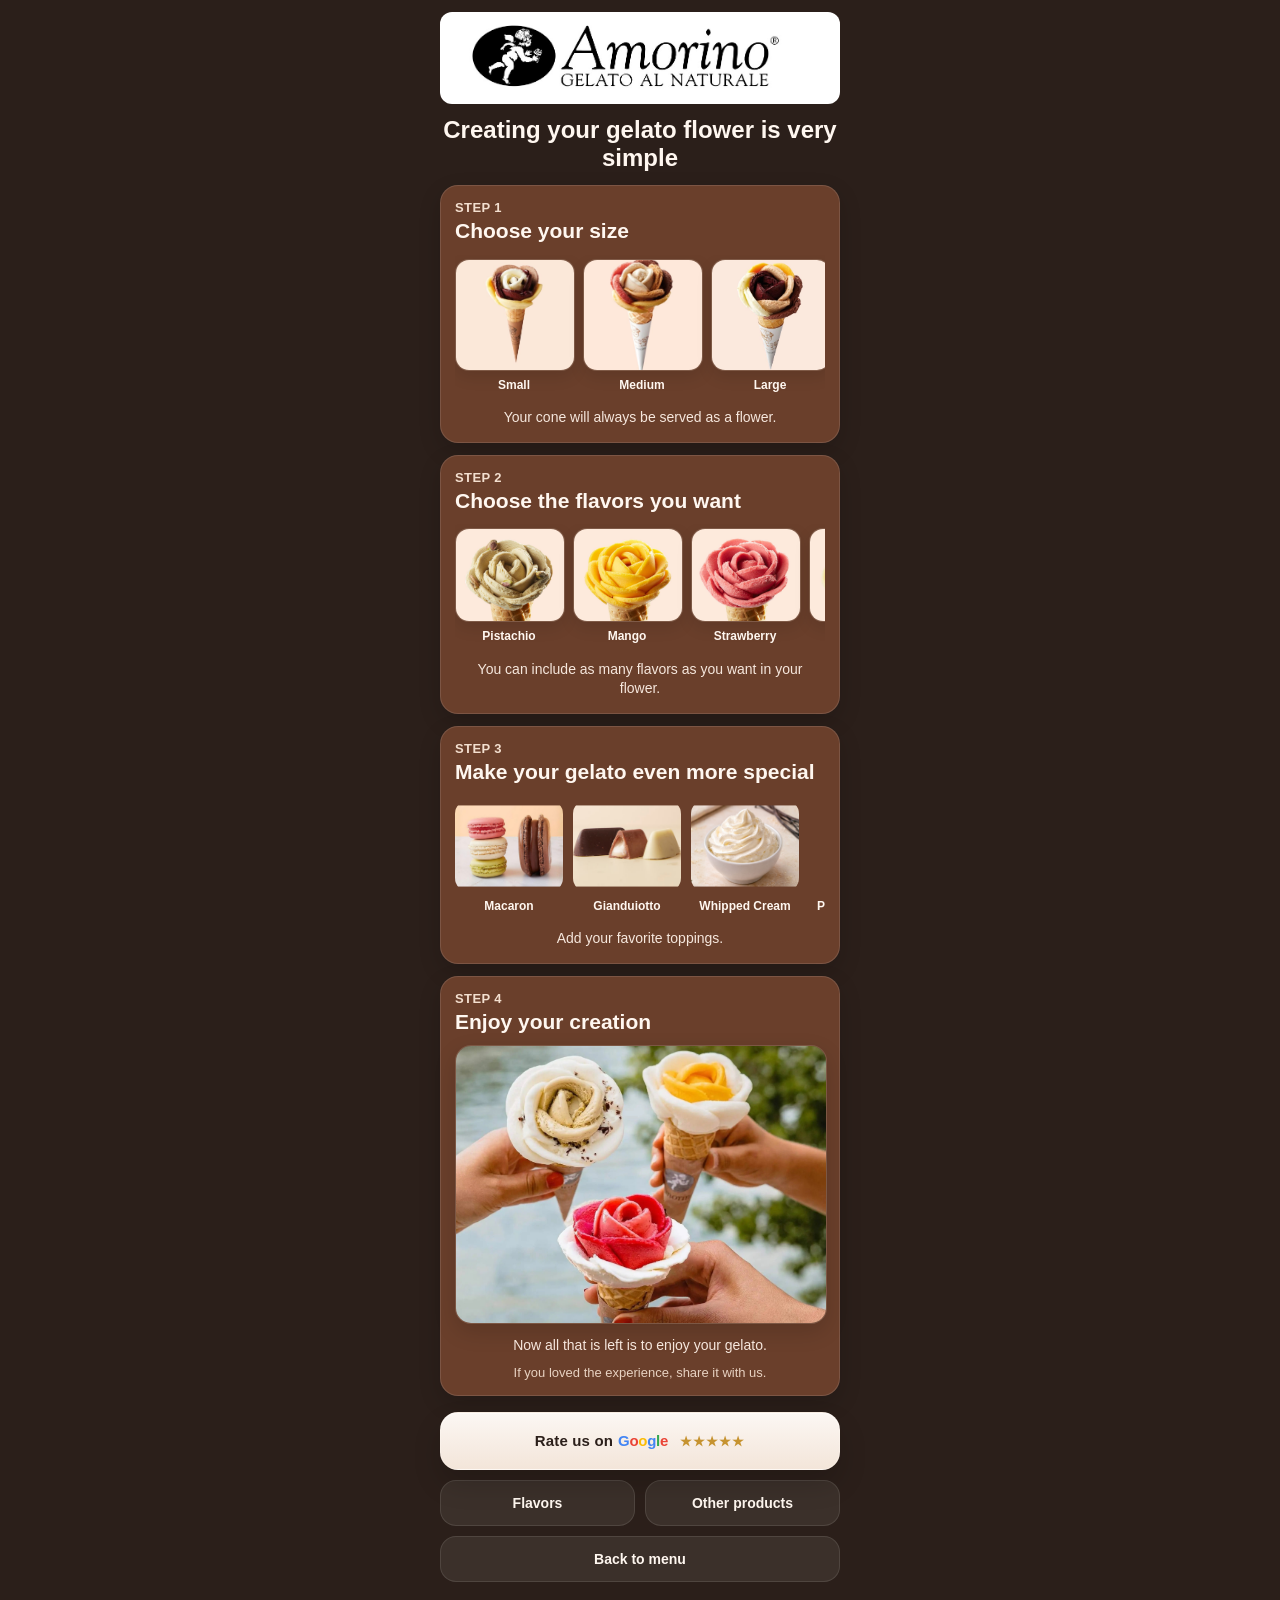
==== commit fc46aa06: "idiomas" ====
--- a/como-funciona.html
+++ b/como-funciona.html
@@ -13,250 +13,253 @@
       <img src="imagenes/banner_amorino.jpg" alt="Amorino Gelato al Naturale">
     </div>
 
-    <h1 class="section-page-title">Crear tu flor gelato es muy simple</h1>
-
-    <section class="step-card">
-      <div class="step-number">PASO 1</div>
-      <div class="step-title">Elige tu tamaño</div>
+    <h1 class="section-page-title" data-i18n="howItWorks.pageTitle">Crear tu flor gelato es muy simple</h1>
+
+    <section class="step-card">
+      <div class="step-number" data-i18n="howItWorks.step1Number">PASO 1</div>
+      <div class="step-title" data-i18n="howItWorks.step1Title">Elige tu tamaño</div>
 
       <div class="mini-carousel sizes-carousel">
         <div class="mini-card size-mini-card">
           <div class="mini-image-wrap size-image-wrap">
             <img src="imagenes/tamano_pequeno.jpeg" alt="Pequeño">
           </div>
-          <div class="mini-title">Pequeño</div>
+          <div class="mini-title" data-i18n="howItWorks.sizeSmall">Pequeño</div>
         </div>
 
         <div class="mini-card size-mini-card">
           <div class="mini-image-wrap size-image-wrap">
             <img src="imagenes/tamano_mediano.jpeg" alt="Mediano">
           </div>
-          <div class="mini-title">Mediano</div>
+          <div class="mini-title" data-i18n="howItWorks.sizeMedium">Mediano</div>
         </div>
 
         <div class="mini-card size-mini-card">
           <div class="mini-image-wrap size-image-wrap">
             <img src="imagenes/tamano_grande.jpeg" alt="Grande">
           </div>
-          <div class="mini-title">Grande</div>
-        </div>
-      </div>
-
-      <div class="step-text step-text-bottom">
+          <div class="mini-title" data-i18n="howItWorks.sizeLarge">Grande</div>
+        </div>
+      </div>
+
+      <div class="step-text step-text-bottom" data-i18n="howItWorks.step1Text">
         Tu cono siempre se servirá en forma de flor.
       </div>
     </section>
 
     <section class="step-card">
-      <div class="step-number">PASO 2</div>
-      <div class="step-title">Elige los sabores que quieras</div>
+      <div class="step-number" data-i18n="howItWorks.step2Number">PASO 2</div>
+      <div class="step-title" data-i18n="howItWorks.step2Title">Elige los sabores que quieras</div>
 
       <div class="mini-carousel">
-  <div class="mini-card">
-    <div class="mini-image-wrap">
-      <img src="imagenes/pistacho.jpg" alt="Pistacho">
-    </div>
-    <div class="mini-title">Pistacho</div>
+        <div class="mini-card">
+          <div class="mini-image-wrap">
+            <img src="imagenes/pistacho.jpg" alt="Pistacho">
+          </div>
+          <div class="mini-title" data-i18n="miniFlavors.pistachio">Pistacho</div>
+        </div>
+
+        <div class="mini-card">
+          <div class="mini-image-wrap">
+            <img src="imagenes/mango.jpg" alt="Mango">
+          </div>
+          <div class="mini-title" data-i18n="miniFlavors.mango">Mango</div>
+        </div>
+
+        <div class="mini-card">
+          <div class="mini-image-wrap">
+            <img src="imagenes/frutilla.jpg" alt="Frutilla">
+          </div>
+          <div class="mini-title" data-i18n="miniFlavors.strawberry">Frutilla</div>
+        </div>
+
+        <div class="mini-card">
+          <div class="mini-image-wrap">
+            <img src="imagenes/maracuja.jpg" alt="Maracuyá">
+          </div>
+          <div class="mini-title" data-i18n="miniFlavors.passionfruit">Maracuyá</div>
+        </div>
+
+        <div class="mini-card">
+          <div class="mini-image-wrap">
+            <img src="imagenes/limon.jpg" alt="Limón">
+          </div>
+          <div class="mini-title" data-i18n="miniFlavors.lemon">Limón</div>
+        </div>
+
+        <div class="mini-card">
+          <div class="mini-image-wrap">
+            <img src="imagenes/amarena.jpg" alt="Amarena">
+          </div>
+          <div class="mini-title" data-i18n="miniFlavors.amarena">Amarena</div>
+        </div>
+
+        <div class="mini-card">
+          <div class="mini-image-wrap">
+            <img src="imagenes/tiramisu.jpg" alt="Tiramisú">
+          </div>
+          <div class="mini-title" data-i18n="miniFlavors.tiramisu">Tiramisú</div>
+        </div>
+
+        <div class="mini-card">
+          <div class="mini-image-wrap">
+            <img src="imagenes/stracciatella.jpg" alt="Stracciatella">
+          </div>
+          <div class="mini-title" data-i18n="miniFlavors.stracciatella">Stracciatella</div>
+        </div>
+
+        <div class="mini-card">
+          <div class="mini-image-wrap">
+            <img src="imagenes/chocolate.jpg" alt="Chocolate">
+          </div>
+          <div class="mini-title" data-i18n="miniFlavors.chocolate">Chocolate</div>
+        </div>
+
+        <div class="mini-card">
+          <div class="mini-image-wrap">
+            <img src="imagenes/dulce_de_leche.jpg" alt="Dulce de leche">
+          </div>
+          <div class="mini-title" data-i18n="miniFlavors.dulceDeLeche">Dulce de leche</div>
+        </div>
+
+        <div class="mini-card">
+          <div class="mini-image-wrap">
+            <img src="imagenes/coco.jpg" alt="Coco">
+          </div>
+          <div class="mini-title" data-i18n="miniFlavors.coconut">Coco</div>
+        </div>
+
+        <div class="mini-card">
+          <div class="mini-image-wrap">
+            <img src="imagenes/cafe.jpg" alt="Café">
+          </div>
+          <div class="mini-title" data-i18n="miniFlavors.coffee">Café</div>
+        </div>
+
+        <div class="mini-card">
+          <div class="mini-image-wrap">
+            <img src="imagenes/menta.jpg" alt="Menta">
+          </div>
+          <div class="mini-title" data-i18n="miniFlavors.mint">Menta</div>
+        </div>
+
+        <div class="mini-card">
+          <div class="mini-image-wrap">
+            <img src="imagenes/vainilla.jpg" alt="Vainilla">
+          </div>
+          <div class="mini-title" data-i18n="miniFlavors.vanilla">Vainilla</div>
+        </div>
+      </div>
+
+      <div class="step-text step-text-bottom" data-i18n="howItWorks.step2Text">
+        Puedes incluir todos los sabores que quieras en tu flor.
+      </div>
+    </section>
+
+    <section class="step-card">
+      <div class="step-number" data-i18n="howItWorks.step3Number">PASO 3</div>
+      <div class="step-title" data-i18n="howItWorks.step3Title">Haz tu gelato aún más especial</div>
+
+      <div class="mini-carousel toppings-carousel">
+        <div class="mini-card topping-card-mini">
+          <div class="mini-image-wrap topping-image-wrap">
+            <img src="imagenes/macaron.png" alt="Macaron">
+          </div>
+          <div class="mini-title" data-i18n="toppings.macaron">Macaron</div>
+        </div>
+
+        <div class="mini-card topping-card-mini">
+          <div class="mini-image-wrap topping-image-wrap">
+            <img src="imagenes/gianduiotto.png" alt="Gianduiotto">
+          </div>
+          <div class="mini-title" data-i18n="toppings.gianduiotto">Gianduiotto</div>
+        </div>
+
+        <div class="mini-card topping-card-mini">
+          <div class="mini-image-wrap topping-image-wrap">
+            <img src="imagenes/nata.png" alt="Chantilly">
+          </div>
+          <div class="mini-title" data-i18n="toppings.chantilly">Chantilly</div>
+        </div>
+
+        <div class="mini-card topping-card-mini">
+          <div class="mini-image-wrap topping-image-wrap">
+            <img src="imagenes/tpistacho.png" alt="Salsa de pistacho">
+          </div>
+          <div class="mini-title" data-i18n="toppings.pistachioSauce">Salsa pistacho</div>
+        </div>
+
+        <div class="mini-card topping-card-mini">
+          <div class="mini-image-wrap topping-image-wrap">
+            <img src="imagenes/tgianduja.png" alt="Gianduja">
+          </div>
+          <div class="mini-title" data-i18n="toppings.gianduja">Gianduja</div>
+        </div>
+
+        <div class="mini-card topping-card-mini">
+          <div class="mini-image-wrap topping-image-wrap">
+            <img src="imagenes/tcaramelo.png" alt="Caramelo">
+          </div>
+          <div class="mini-title" data-i18n="toppings.caramel">Caramelo</div>
+        </div>
+
+        <div class="mini-card topping-card-mini">
+          <div class="mini-image-wrap topping-image-wrap">
+            <img src="imagenes/tpreto.png" alt="Chocolate preto">
+          </div>
+          <div class="mini-title" data-i18n="toppings.darkChocolate">Chocolate negro</div>
+        </div>
+
+        <div class="mini-card topping-card-mini">
+          <div class="mini-image-wrap topping-image-wrap">
+            <img src="imagenes/crocante.png" alt="Crocante">
+          </div>
+          <div class="mini-title" data-i18n="toppings.crunchy">Crocante</div>
+        </div>
+      </div>
+
+      <div class="step-text step-text-bottom" data-i18n="howItWorks.step3Text">
+        Añade tus toppings favoritos
+      </div>
+    </section>
+
+    <section class="step-card">
+      <div class="step-number" data-i18n="howItWorks.step4Number">PASO 4</div>
+      <div class="step-title" data-i18n="howItWorks.step4Title">Disfruta tu creación</div>
+
+      <div class="step-feature-image">
+        <img src="imagenes/helado_final.jpg" alt="Gelato Amorino con topping especial">
+      </div>
+
+      <div class="step-text step-text-bottom" data-i18n="howItWorks.step4TextMain">
+        Ahora solo queda disfrutar tu gelato.
+      </div>
+
+      <div class="step-text step-text-soft" data-i18n="howItWorks.step4TextSoft">
+        Si tu experiencia te encantó, compártela con nosotros.
+      </div>
+    </section>
+
+    <section class="section-nav">
+      <div class="section-nav-grid">
+        <a class="home-review-button full" href="https://search.google.com/local/writereview?placeid=ChIJJZ5ITJq1Gg0RJYv1OtXW7WI" target="_blank" rel="noopener noreferrer">
+          <span class="home-review-label">
+            <span data-i18n="howItWorks.reviewGoogle">Valóranos en</span>
+            <span class="google-word" aria-label="Google">
+              <span class="g-blue">G</span><span class="g-red">o</span><span class="g-yellow">o</span><span class="g-blue">g</span><span class="g-green">l</span><span class="g-red">e</span>
+            </span>
+          </span>
+          <span class="home-review-stars">★★★★★</span>
+        </a>
+
+        <a class="section-nav-button" href="sabores.html" data-i18n="howItWorks.flavors">Sabores</a>
+        <a class="section-nav-button" href="otros-productos.html" data-i18n="howItWorks.otherProducts">Otros productos</a>
+        <a class="section-nav-button full" href="index.html" data-i18n="howItWorks.backToMenu">Volver al menú</a>
+      </div>
+    </section>
+
   </div>
 
-  <div class="mini-card">
-    <div class="mini-image-wrap">
-      <img src="imagenes/mango.jpg" alt="Mango">
-    </div>
-    <div class="mini-title">Mango</div>
-  </div>
-
-  <div class="mini-card">
-    <div class="mini-image-wrap">
-      <img src="imagenes/frutilla.jpg" alt="Frutilla">
-    </div>
-    <div class="mini-title">Frutilla</div>
-  </div>
-
-  <div class="mini-card">
-    <div class="mini-image-wrap">
-      <img src="imagenes/maracuja.jpg" alt="Maracuyá">
-    </div>
-    <div class="mini-title">Maracuyá</div>
-  </div>
-
-  <div class="mini-card">
-    <div class="mini-image-wrap">
-      <img src="imagenes/limon.jpg" alt="Limón">
-    </div>
-    <div class="mini-title">Limón</div>
-  </div>
-
-  <div class="mini-card">
-    <div class="mini-image-wrap">
-      <img src="imagenes/amarena.jpg" alt="Amarena">
-    </div>
-    <div class="mini-title">Amarena</div>
-  </div>
-
-  <div class="mini-card">
-    <div class="mini-image-wrap">
-      <img src="imagenes/tiramisu.jpg" alt="Tiramisú">
-    </div>
-    <div class="mini-title">Tiramisú</div>
-  </div>
-
-  <div class="mini-card">
-    <div class="mini-image-wrap">
-      <img src="imagenes/stracciatella.jpg" alt="Stracciatella">
-    </div>
-    <div class="mini-title">Stracciatella</div>
-  </div>
-
-  <div class="mini-card">
-    <div class="mini-image-wrap">
-      <img src="imagenes/chocolate.jpg" alt="Chocolate">
-    </div>
-    <div class="mini-title">Chocolate</div>
-  </div>
-
-  <div class="mini-card">
-    <div class="mini-image-wrap">
-      <img src="imagenes/dulce_de_leche.jpg" alt="Dulce de leche">
-    </div>
-    <div class="mini-title">Dulce de leche</div>
-  </div>
-
-  <div class="mini-card">
-    <div class="mini-image-wrap">
-      <img src="imagenes/coco.jpg" alt="Coco">
-    </div>
-    <div class="mini-title">Coco</div>
-  </div>
-
-  <div class="mini-card">
-    <div class="mini-image-wrap">
-      <img src="imagenes/cafe.jpg" alt="Café">
-    </div>
-    <div class="mini-title">Café</div>
-  </div>
-
-  <div class="mini-card">
-    <div class="mini-image-wrap">
-      <img src="imagenes/menta.jpg" alt="Menta">
-    </div>
-    <div class="mini-title">Menta</div>
-  </div>
-
-  <div class="mini-card">
-    <div class="mini-image-wrap">
-      <img src="imagenes/vainilla.jpg" alt="Vainilla">
-    </div>
-    <div class="mini-title">Vainilla</div>
-  </div>
-</div>
-
-      <div class="step-text step-text-bottom">
-        Puedes incluir todos los sabores que quieras en tu flor.
-      </div>
-    </section>
-
-    <section class="step-card">
-      <div class="step-number">PASO 3</div>
-      <div class="step-title">Haz tu gelato aún más especial</div>
-
-      <div class="mini-carousel toppings-carousel">
-        <div class="mini-card topping-card-mini">
-          <div class="mini-image-wrap topping-image-wrap">
-            <img src="imagenes/macaron.png" alt="Macaron">
-          </div>
-          <div class="mini-title">Macaron</div>
-        </div>
-
-        <div class="mini-card topping-card-mini">
-          <div class="mini-image-wrap topping-image-wrap">
-            <img src="imagenes/gianduiotto.png" alt="Gianduiotto">
-          </div>
-          <div class="mini-title">Gianduiotto</div>
-        </div>
-
-        <div class="mini-card topping-card-mini">
-          <div class="mini-image-wrap topping-image-wrap">
-            <img src="imagenes/nata.png" alt="Chantilly">
-          </div>
-          <div class="mini-title">Chantilly</div>
-        </div>
-
-        <div class="mini-card topping-card-mini">
-          <div class="mini-image-wrap topping-image-wrap">
-            <img src="imagenes/tpistacho.png" alt="Salsa de pistacho">
-          </div>
-          <div class="mini-title">Salsa pistacho</div>
-        </div>
-
-        <div class="mini-card topping-card-mini">
-          <div class="mini-image-wrap topping-image-wrap">
-            <img src="imagenes/tgianduja.png" alt="Gianduja">
-          </div>
-          <div class="mini-title">Gianduja</div>
-        </div>
-
-        <div class="mini-card topping-card-mini">
-          <div class="mini-image-wrap topping-image-wrap">
-            <img src="imagenes/tcaramelo.png" alt="Caramelo">
-          </div>
-          <div class="mini-title">Caramelo</div>
-        </div>
-
-        <div class="mini-card topping-card-mini">
-          <div class="mini-image-wrap topping-image-wrap">
-            <img src="imagenes/tpreto.png" alt="Chocolate preto">
-          </div>
-          <div class="mini-title">Chocolate preto</div>
-        </div>
-
-        <div class="mini-card topping-card-mini">
-          <div class="mini-image-wrap topping-image-wrap">
-            <img src="imagenes/crocante.png" alt="Crocante">
-          </div>
-          <div class="mini-title">Crocante</div>
-        </div>
-      </div>
-
-      <div class="step-text step-text-bottom">
-        Añade tus toppings favoritos
-      </div>
-    </section>
-    <section class="step-card">
-  <div class="step-number">PASO 4</div>
-  <div class="step-title">Disfruta tu creación</div>
-
-  <div class="step-feature-image">
-    <img src="imagenes/helado_final.jpg" alt="Gelato Amorino con topping especial">
-  </div>
-
-  <div class="step-text step-text-bottom">
-    Ahora solo queda disfrutar tu gelato.
-  </div>
-
-  <div class="step-text step-text-soft">
-    Si tu experiencia te encantó, compártela con nosotros.
-  </div>
-</section>
-
-<section class="section-nav">
-  <div class="section-nav-grid">
-    <a class="home-review-button full" href="https://search.google.com/local/writereview?placeid=ChIJJZ5ITJq1Gg0RJYv1OtXW7WI" target="_blank" rel="noopener noreferrer">
-      <span class="home-review-label">
-        <span data-i18n="howItWorks.reviewGoogle">Valóranos en</span>
-        <span class="google-word" aria-label="Google">
-          <span class="g-blue">G</span><span class="g-red">o</span><span class="g-yellow">o</span><span class="g-blue">g</span><span class="g-green">l</span><span class="g-red">e</span>
-        </span>
-      </span>
-      <span class="home-review-stars">★★★★★</span>
-    </a>
-
-    <a class="section-nav-button" href="sabores.html" data-i18n="howItWorks.flavors">Sabores</a>
-    <a class="section-nav-button" href="otros-productos.html" data-i18n="howItWorks.otherProducts">Otros productos</a>
-    <a class="section-nav-button full" href="index.html" data-i18n="howItWorks.backToMenu">Volver al menú</a>
-  </div>
-</section>
-
-  </div>
+  <script src="script.js"></script>
 </body>
-</html>+</html>
--- a/style.css
+++ b/style.css
@@ -258,6 +258,7 @@
 }
 
 .hero-image {
+  position: relative;
   width: 100%;
   border-radius: 22px;
   overflow: hidden;
@@ -275,38 +276,28 @@
   transform: scale(1.01);
 }
 
-.hero-subtitle {
-  margin: 14px auto 10px;
-  max-width: 88%;
+.hero-subtitle-overlay {
+  position: absolute;
+  left: 0;
+  right: 0;
+  bottom: 0;
+  padding: 20px 14px 10px;
+  background: linear-gradient(
+    180deg,
+    rgba(255, 247, 240, 0) 0%,
+    rgba(255, 244, 236, 0.58) 52%,
+    rgba(255, 244, 236, 0.90) 100%
+  );
+  color: #4b2f23;
   font-size: 15px;
-  font-weight: 600;
-  color: #f3dfcf;
-  line-height: 1.3;
-  text-align: center;
-}
-
-.hero-highlight {
-  margin: 4px auto 18px;
-  padding: 10px 18px;
-  width: 100%;
-  max-width: 320px;
-  box-sizing: border-box;
-  border-radius: 14px;
-  background: linear-gradient(
-    90deg,
-    rgba(255, 247, 240, 0.05) 0%,
-    rgba(255, 247, 240, 0.14) 50%,
-    rgba(255, 247, 240, 0.05) 100%
-  );
-  border: 1px solid rgba(255, 247, 240, 0.14);
-  color: #fff7f0;
-  font-size: 14px;
-  font-weight: 800;
-  letter-spacing: 0.16em;
-  text-transform: uppercase;
-  text-align: center;
-  box-shadow: 0 8px 22px rgba(0, 0, 0, 0.10);
-}
+  font-weight: 800;
+  line-height: 1.1;
+  text-align: center;
+  letter-spacing: -0.03em;
+  white-space: nowrap;
+}
+
+
 
 .home-actions {
   margin-top: 12px;
@@ -345,7 +336,7 @@
   border: 1px solid rgba(255, 247, 240, 0.14);
   font-size: 17px;
   letter-spacing: 0.01em;
-  margin-bottom: 10px;
+  margin-bottom: 12px;
   box-shadow:
     0 12px 26px rgba(0, 0, 0, 0.16),
     inset 0 1px 0 rgba(255, 247, 240, 0.05);
@@ -751,4 +742,27 @@
 .section-nav-grid .home-main-button.full,
 .section-nav-grid .home-review-button.full {
   grid-column: 1 / -1;
+}
+.service-note {
+  margin: 14px auto 14px;
+  padding: 0;
+  max-width: 92%;
+}
+
+.service-note-title {
+  text-align: center;
+  font-size: 16px;
+  font-weight: 800;
+  color: #fff7f0;
+  line-height: 1.2;
+  margin-bottom: 5px;
+  letter-spacing: -0.01em;
+}
+
+.service-note-text {
+  text-align: center;
+  font-size: 13px;
+  line-height: 1.35;
+  color: #f3dfcf;
+  opacity: 0.92;
 }
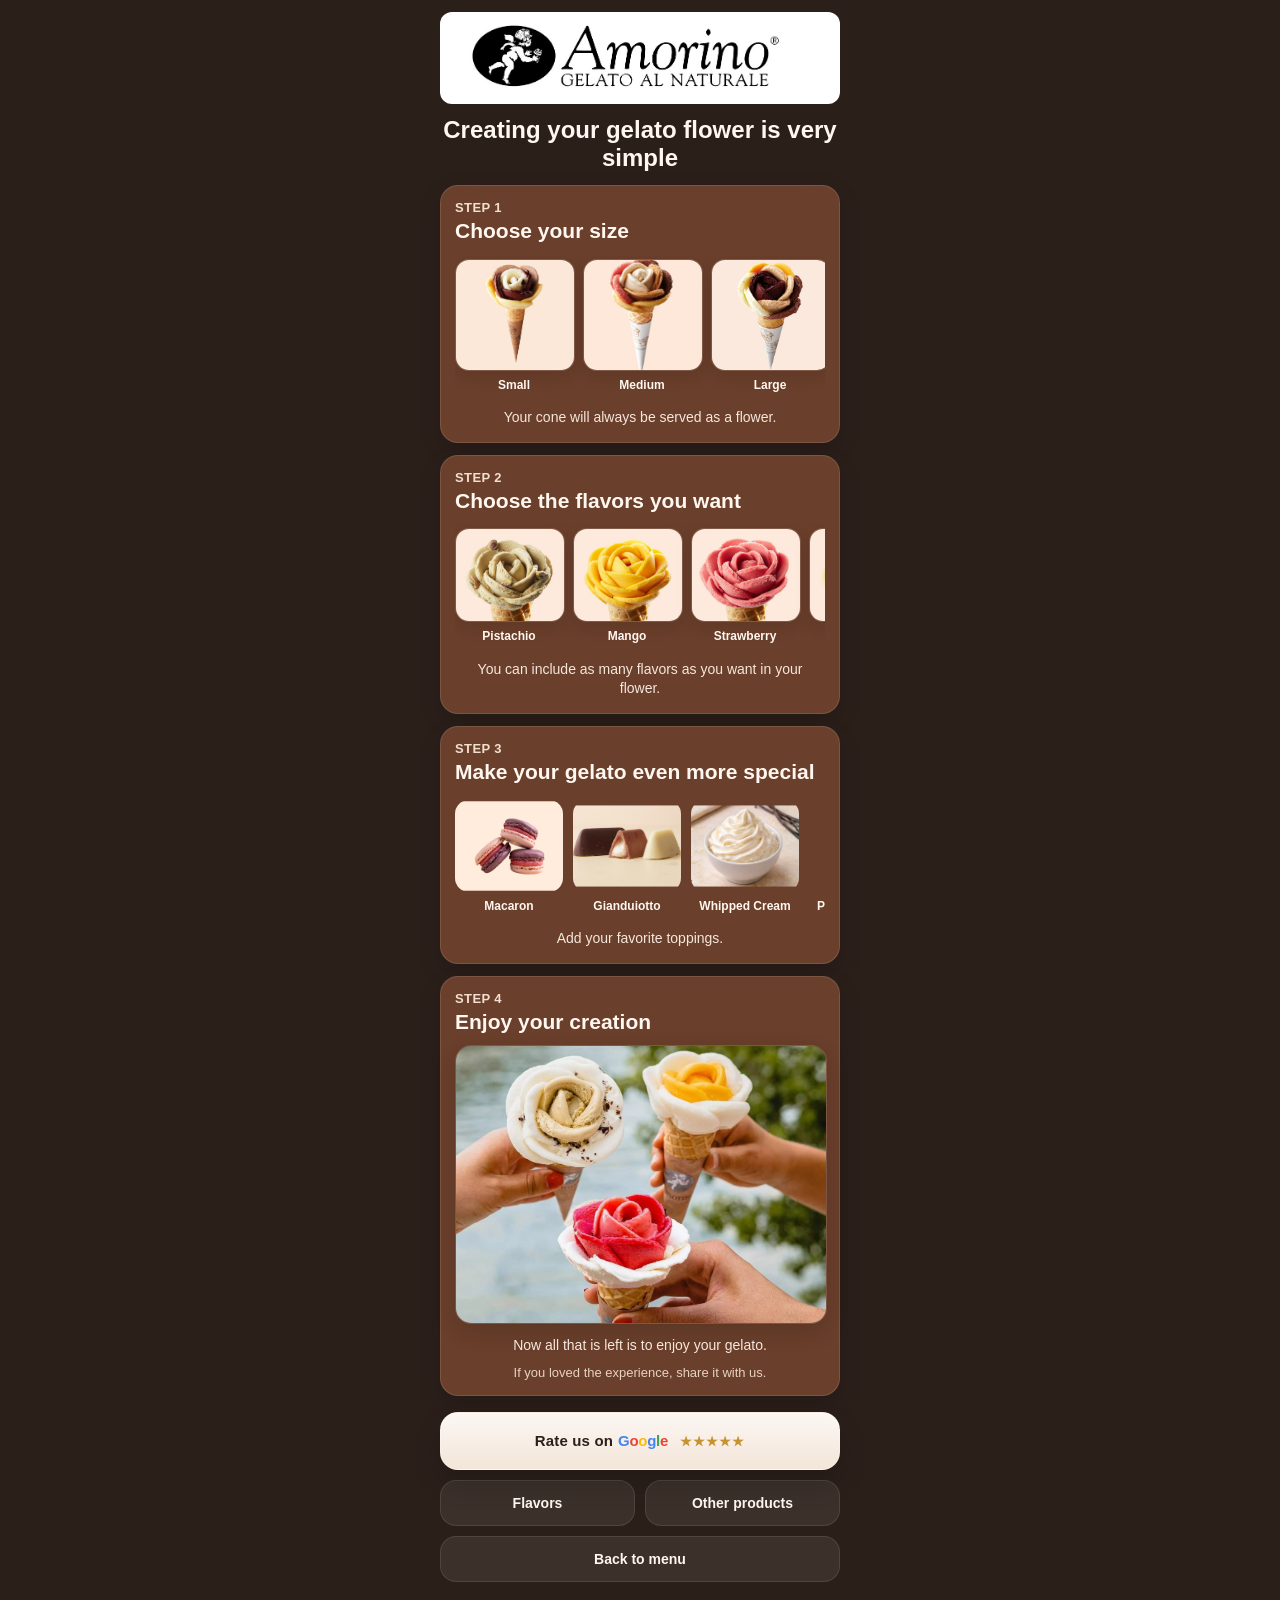
==== commit 333a5032: "nuevos diseños" ====
--- a/como-funciona.html
+++ b/como-funciona.html
@@ -163,7 +163,7 @@
       <div class="mini-carousel toppings-carousel">
         <div class="mini-card topping-card-mini">
           <div class="mini-image-wrap topping-image-wrap">
-            <img src="imagenes/macaron.png" alt="Macaron">
+            <img src="imagenes/macaron_pequeno.png" alt="Macaron">
           </div>
           <div class="mini-title" data-i18n="toppings.macaron">Macaron</div>
         </div>
--- a/style.css
+++ b/style.css
@@ -765,4 +765,64 @@
   line-height: 1.35;
   color: #f3dfcf;
   opacity: 0.92;
+}
+/* =========================
+   NUESTROS PRODUCTOS
+========================= */
+
+.products-intro {
+  margin-bottom: 0;
+  font-size: 15px;
+  line-height: 1.3;
+}
+
+.products-section-title {
+  margin-bottom: 14px;
+  text-align: center;
+}
+
+.products-grid {
+  display: grid;
+  gap: 12px 10px;
+}
+
+.products-grid.three-cols {
+  grid-template-columns: repeat(3, 1fr);
+}
+
+.product-mini-card {
+  display: flex;
+  flex-direction: column;
+}
+
+.product-mini-image-wrap {
+  width: 100%;
+  aspect-ratio: 1 / 1;
+  border-radius: 14px;
+  overflow: hidden;
+  background: rgba(255, 247, 240, 0.07);
+  border: 1px solid rgba(255, 247, 240, 0.08);
+  box-shadow: 0 6px 16px rgba(0, 0, 0, 0.10);
+}
+
+.product-mini-image-wrap img {
+  width: 100%;
+  height: 100%;
+  object-fit: cover;
+  object-position: center;
+  display: block;
+}
+
+.product-mini-title {
+  margin-top: 7px;
+  font-size: 11px;
+  font-weight: 700;
+  text-align: center;
+  color: #fff7f0;
+  line-height: 1.2;
+  text-wrap: balance;
+}
+
+.google-word-large {
+  font-size: 1.12em;
 }
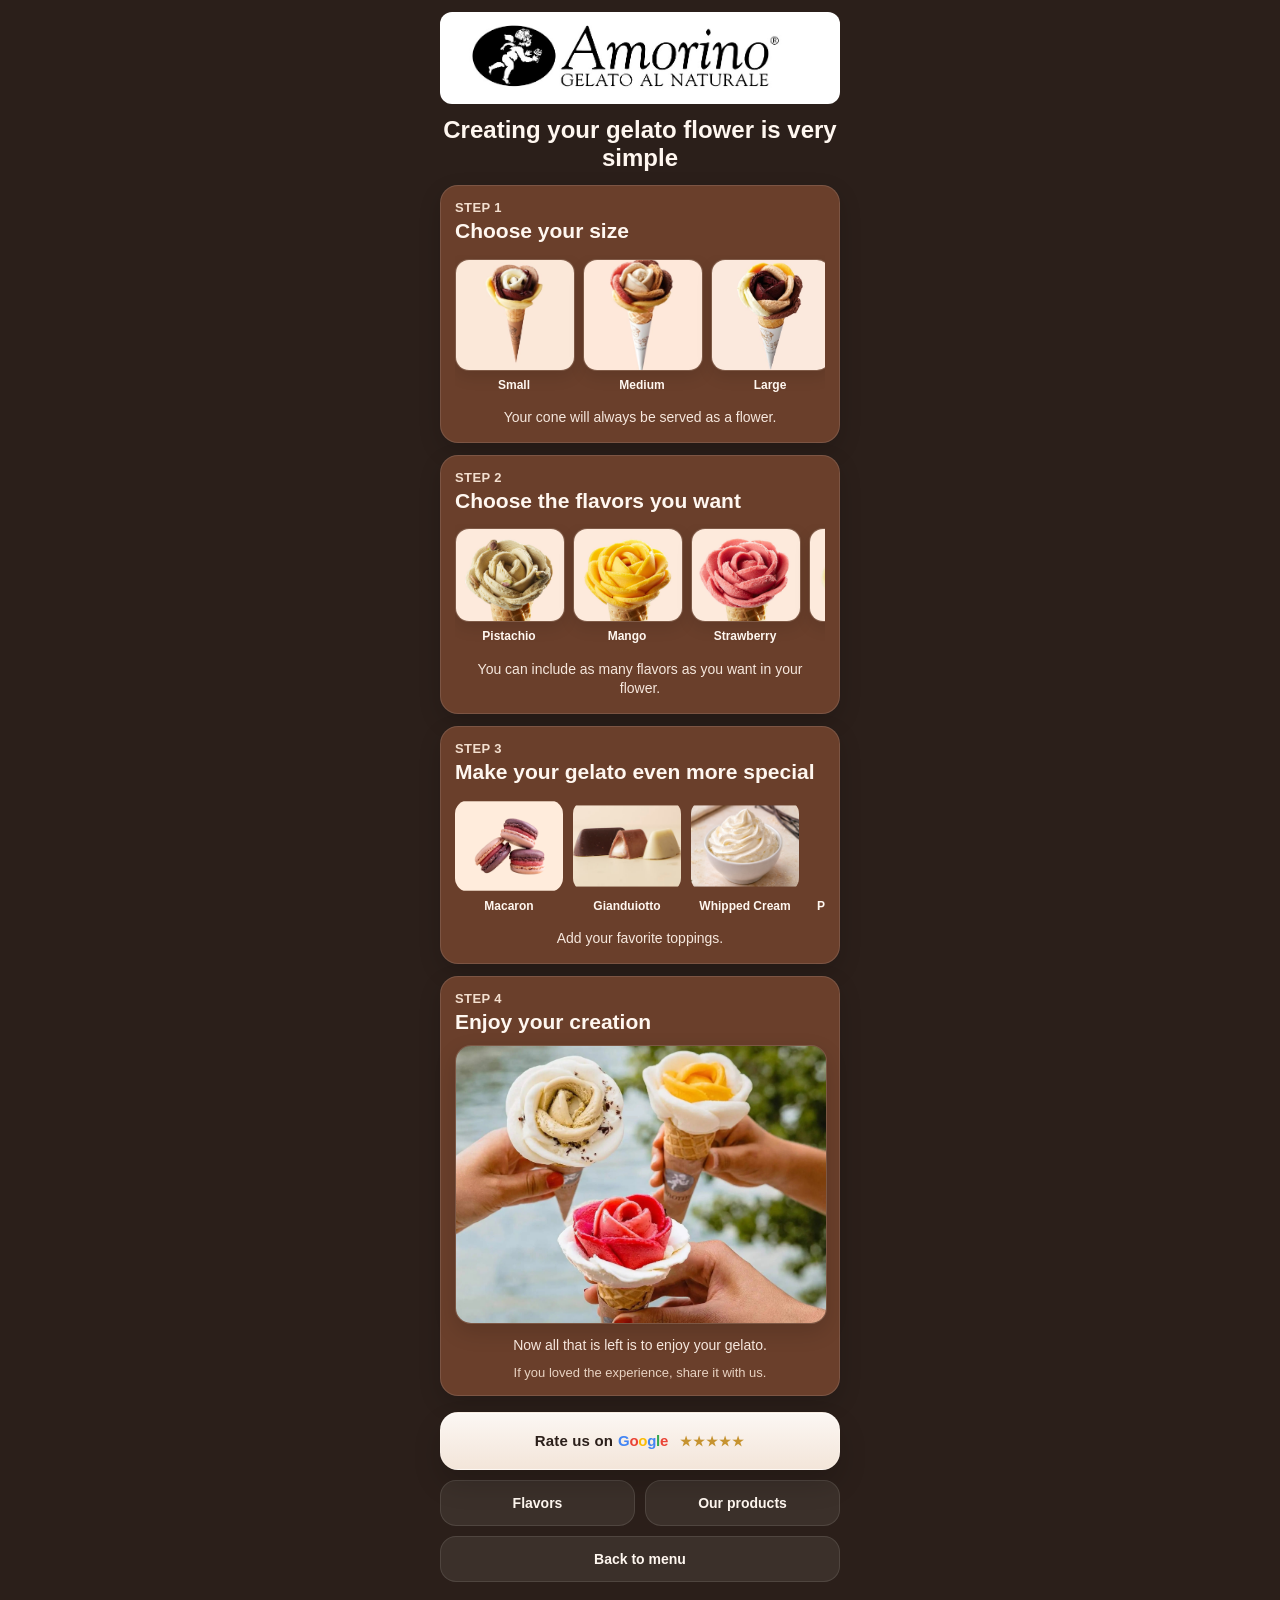
==== commit eb8d7bad: "dos lojas" ====
--- a/como-funciona.html
+++ b/como-funciona.html
@@ -242,7 +242,7 @@
 
     <section class="section-nav">
       <div class="section-nav-grid">
-        <a class="home-review-button full" href="https://search.google.com/local/writereview?placeid=ChIJJZ5ITJq1Gg0RJYv1OtXW7WI" target="_blank" rel="noopener noreferrer">
+        <a class="home-review-button full" href="#" id="reviewBtn" target="_blank" rel="noopener noreferrer">
           <span class="home-review-label">
             <span data-i18n="howItWorks.reviewGoogle">Valóranos en</span>
             <span class="google-word" aria-label="Google">
--- a/style.css
+++ b/style.css
@@ -96,6 +96,7 @@
 }
 
 .image-wrap {
+  position: relative;
   width: 100%;
   height: 136px;
   border-radius: 13px;
@@ -132,15 +133,24 @@
 }
 
 /* icono de giro muy sutil */
-.flip-hint {
+.info-hint {
   position: absolute;
-  right: 1px;
-  bottom: 1px;
-  font-size: 10px;
+  top: 8px;
+  right: 8px;
+  width: 20px;
+  height: 20px;
+  border-radius: 999px;
+  display: flex;
+  align-items: center;
+  justify-content: center;
+  background: #6a3f2b;
+  color: #fff7f0;
+  font-size: 11px;
+  font-weight: 800;
   line-height: 1;
-  color: rgba(255, 247, 240, 0.24);
-  opacity: 0.4;
+  box-shadow: 0 4px 10px rgba(0, 0, 0, 0.16);
   user-select: none;
+  z-index: 2;
 }
 
 /* ATRÁS */
@@ -169,13 +179,22 @@
   color: #fff7f0;
 }
 
-.back-flip {
-  font-size: 10px;
-  opacity: 0.24;
+.back-info-hint {
+  width: 18px;
+  height: 18px;
+  border-radius: 999px;
+  display: flex;
+  align-items: center;
+  justify-content: center;
+  background: rgba(255, 247, 240, 0.12);
+  border: 1px solid rgba(255, 247, 240, 0.14);
+  color: #fff7f0;
+  font-size: 11px;
+  font-weight: 800;
   line-height: 1;
   user-select: none;
   flex-shrink: 0;
-  margin-top: 1px;
+  margin-top: 0;
 }
 
 .card-back p {
@@ -825,4 +844,107 @@
 
 .google-word-large {
   font-size: 1.12em;
+}
+/* =========================
+   FAQ DISCRETO
+========================= */
+
+.faq-block {
+  margin-top: 18px;
+  margin-bottom: 4px;
+}
+
+.faq-trigger {
+  display: flex;
+  align-items: center;
+  justify-content: center;
+  gap: 6px;
+  width: 100%;
+  background: none;
+  border: none;
+  cursor: pointer;
+  color: #f3dfcf;
+  font-size: 13px;
+  font-weight: 600;
+  opacity: 0.6;
+  padding: 6px 0;
+  letter-spacing: 0.01em;
+  transition: opacity 0.2s ease;
+}
+
+.faq-trigger:hover {
+  opacity: 0.85;
+}
+
+.faq-arrow {
+  font-size: 16px;
+  line-height: 1;
+  transition: transform 0.3s ease;
+  display: inline-block;
+}
+
+.faq-arrow.open {
+  transform: rotate(90deg);
+}
+
+.faq-list {
+  display: none;
+  margin-top: 10px;
+  display: none;
+  flex-direction: column;
+  gap: 8px;
+}
+
+.faq-list.visible {
+  display: flex;
+}
+
+.faq-item {
+  background: rgba(255, 247, 240, 0.05);
+  border: 1px solid rgba(255, 247, 240, 0.08);
+  border-radius: 14px;
+  overflow: hidden;
+}
+
+.faq-question {
+  width: 100%;
+  background: none;
+  border: none;
+  cursor: pointer;
+  color: #fff7f0;
+  font-size: 13px;
+  font-weight: 700;
+  text-align: left;
+  padding: 12px 14px;
+  display: flex;
+  justify-content: space-between;
+  align-items: center;
+  gap: 8px;
+  line-height: 1.3;
+}
+
+.faq-question-arrow {
+  font-size: 14px;
+  color: #f3dfcf;
+  opacity: 0.6;
+  flex-shrink: 0;
+  transition: transform 0.25s ease;
+  display: inline-block;
+}
+
+.faq-item.open .faq-question-arrow {
+  transform: rotate(90deg);
+}
+
+.faq-answer {
+  display: none;
+  padding: 0 14px 12px;
+  font-size: 12px;
+  line-height: 1.5;
+  color: #f3dfcf;
+  opacity: 0.88;
+}
+
+.faq-item.open .faq-answer {
+  display: block;
 }
